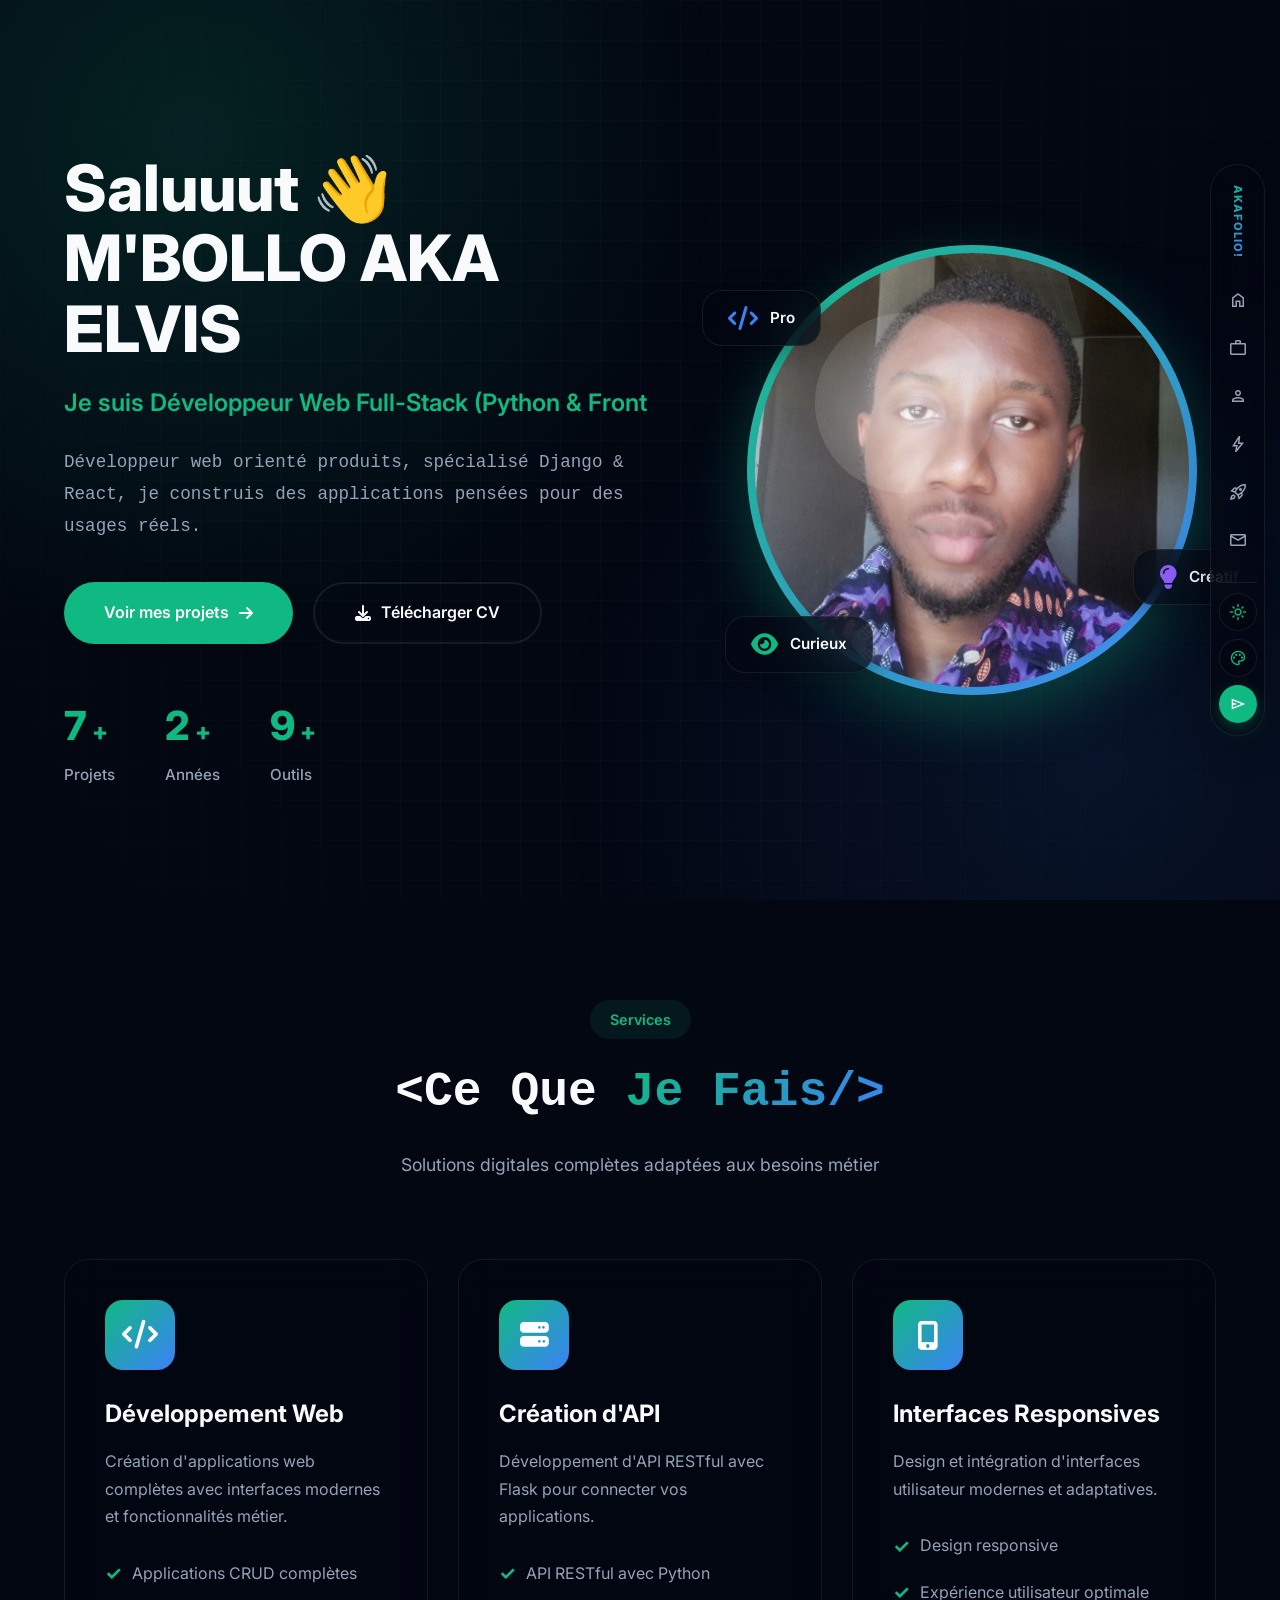
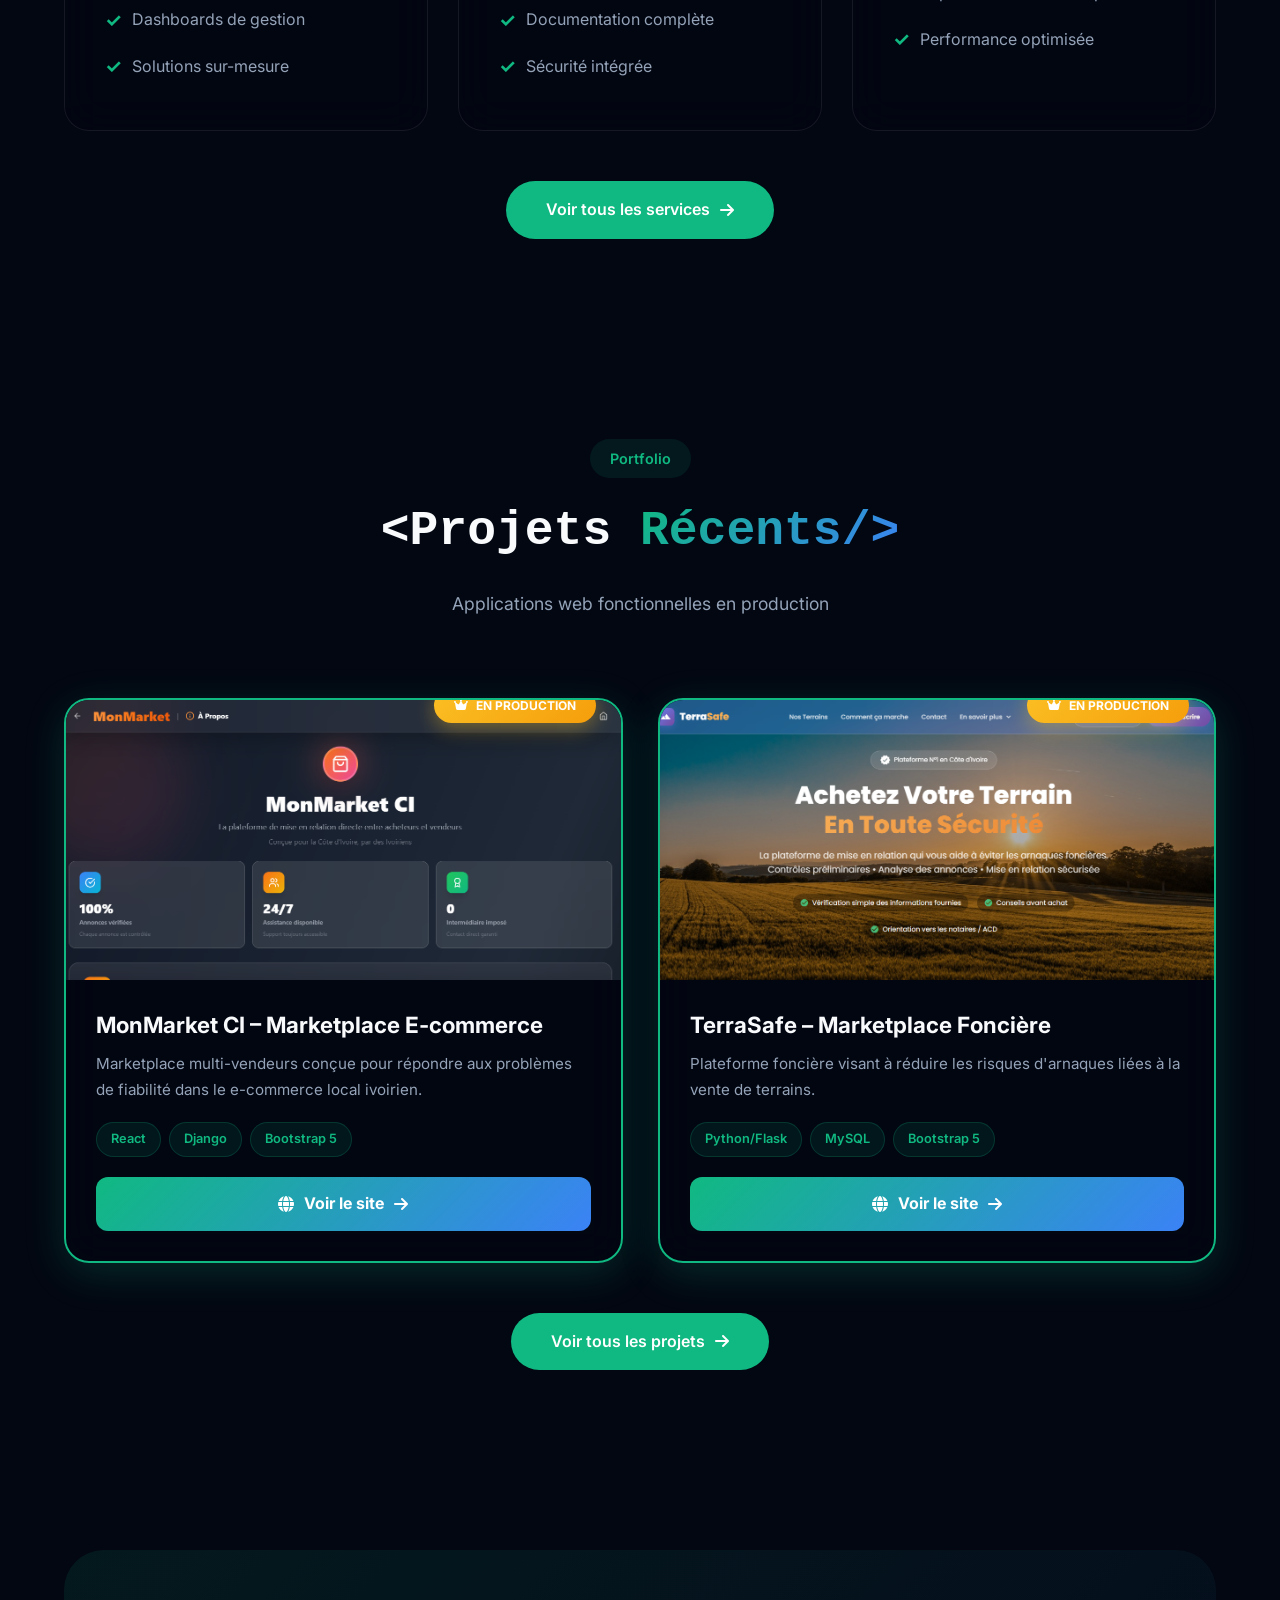
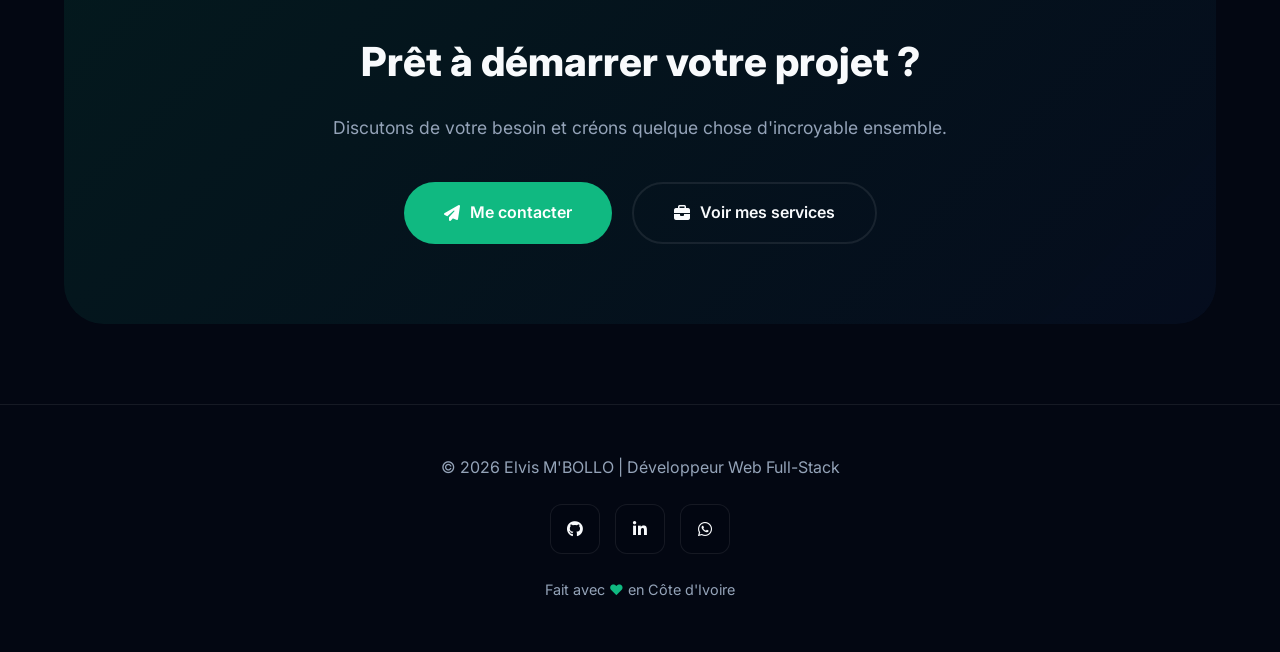
==== index.html @ 1b932620 "Add files via upload" ====
<!DOCTYPE html>
<html lang="fr">
<head>
    <meta charset="UTF-8">
    <meta name="viewport" content="width=device-width, initial-scale=1.0">
    <title>Elvis M'BOLLO | Développeur Web Python & JavaScript • Côte d'Ivoire</title>
    
    <!-- SEO -->
    <meta name="description" content="Développeur web basé en Côte d'Ivoire, spécialisé en Python (Flask/Django), JavaScript et MySQL. Portfolio de Elvis M'BOLLO.">
    <meta name="keywords" content="développeur web Côte d'Ivoire, Python, Django, React, développeur Abidjan">
    <meta name="author" content="Elvis M'BOLLO AKA">
    
    <!-- Open Graph -->
    <meta property="og:title" content="Elvis M'BOLLO • Développeur Web Full-Stack">
    <meta property="og:description" content="Portfolio de Elvis M'BOLLO, développeur web basé à Abidjan.">
    <meta property="og:image" content="assets/images/IMG_20250124_124101KK.jpg">
    <meta property="og:url" content="https://wthomasss06-stack.github.io/mon-premier-projet/">
    
    <!-- Favicon -->
    <link rel="icon" type="image/png" href="assets/images/favicon.png">
    
    <!-- Fonts & Icons -->
    <link rel="stylesheet" href="https://cdnjs.cloudflare.com/ajax/libs/font-awesome/6.4.0/css/all.min.css">
    <link rel="stylesheet" href="https://fonts.googleapis.com/css2?family=Inter:wght@300;400;500;600;700;800&display=swap">
    <link rel="stylesheet" href="https://fonts.googleapis.com/css2?family=Material+Symbols+Outlined:opsz,wght,FILL,GRAD@20..48,100..700,0..1,-50..200">
    
    <!-- CSS -->
    <link rel="stylesheet" href="assets/css/style.css">
</head>
<body>
    <!-- Loader -->
    <div class="page-loader">
        <div class="loader-content">
            <div class="loader-logo">
                <span class="loader-text">&lt;BIENVENU(E)!/&gt;</span>
            </div>
            <div class="loader-bar">
                <div class="loader-progress"></div>
            </div>
            <p class="loader-message">Chargement du portfolio...</p>
        </div>
    </div>

    <!-- Scroll to Top Button -->
    <button class="scroll-top-btn" id="rocketBtn" title="Décollage vers le haut !">
        <i class="fas fa-rocket"></i>
    </button>

    <!-- Navbar Verticale -->
    <nav class="navbar-vertical">
        <div class="logo">AKAFOLIO!</div>
        
        <ul class="nav-links-vertical" id="navLinks">
            <li>
                <a href="index.html" class="active" title="Accueil">
                    <span class="material-symbols-outlined">home</span>
                </a>
            </li>
            <li>
                <a href="services.html" title="Services">
                    <span class="material-symbols-outlined">work</span>
                </a>
            </li>
            <li>
                <a href="about.html" title="À Propos">
                    <span class="material-symbols-outlined">person</span>
                </a>
            </li>
            <li>
                <a href="skills.html" title="Compétences">
                    <span class="material-symbols-outlined">bolt</span>
                </a>
            </li>
            <li>
                <a href="projects.html" title="Projets">
                    <span class="material-symbols-outlined">rocket_launch</span>
                </a>
            </li>
            <li>
                <a href="contact.html" title="Contact">
                    <span class="material-symbols-outlined">mail</span>
                </a>
            </li>
        </ul>

        <div class="nav-actions-vertical">
            <!-- Theme Toggle -->
            <button id="theme-mode-toggle" class="theme-btn-vertical" title="Changer le mode d'affichage">
                <span class="material-symbols-outlined">light_mode</span>
            </button>

            <!-- Color Picker -->
            <button id="color-theme-toggle" class="theme-btn-vertical" title="Changer la couleur d'accent">
                <span class="material-symbols-outlined">palette</span>
            </button>
            
            <a href="contact.html" class="btn-cta-vertical">
                <span class="material-symbols-outlined">send</span>
            </a>
        </div>
    </nav>

    <!-- Hero Section -->
    <section id="home" class="hero">
        <div class="hero-container">
            <div class="hero-content">
                <h1>Saluuut <span class="wave">👋</span><br>M'BOLLO AKA ELVIS</h1>
                <p class="hero-subtitle">Je suis <span id="typing-text"></span></p>
                <p class="hero-description">
                    Développeur web orienté produits, spécialisé Django & React, je construis des applications pensées pour des usages réels.
                </p>
                <div class="hero-buttons">
                    <a href="projects.html" class="btn-primary">
                        Voir mes projets
                        <i class="fas fa-arrow-right"></i>
                    </a>
                    <a href="assets/CV_MBOLLO_AKA_ELVIS.pdf" class="btn-secondary" download>
                        <i class="fas fa-download"></i>
                        Télécharger CV
                    </a>
                </div>
                <div class="hero-stats">
                    <div class="stat-item">
                        <div class="stat-number" data-target="7">0<span>+</span></div>
                        <div class="stat-label">Projets</div>
                    </div>
                    <div class="stat-item">
                        <div class="stat-number" data-target="2">0<span>+</span></div>
                        <div class="stat-label">Années</div>
                    </div>
                    <div class="stat-item">
                        <div class="stat-number" data-target="9">0<span>+</span></div>
                        <div class="stat-label">Outils</div>
                    </div>
                </div>
            </div>
            <div class="hero-image">
                <div class="hero-image-wrapper">
                    <div class="animated-bubble">
                        <img src="assets/images/IMG_20250124_124101KK.jpg" alt="Elvis M'Bollo">
                        <div class="bubble-shine"></div>
                    </div>
                    <div class="floating-badge badge-professional">
                        <i class="fas fa-code"></i>
                        <span>Pro</span>
                    </div>
                    <div class="floating-badge badge-creative">
                        <i class="fas fa-lightbulb"></i>
                        <span>Créatif</span>
                    </div>
                    <div class="floating-badge badge-experience">
                        <i class="fas fa-eye"></i>
                        <span>Curieux</span>
                    </div>
                </div>
            </div>
        </div>
    </section>

    <!-- Services Aperçu -->
    <section id="services-preview">
        <div class="section-header">
            <span class="section-tag">Services</span>
            <h2 class="section-title">&lt;Ce Que <span class="highlight">Je Fais/&gt;</span></h2>
            <p class="section-description">Solutions digitales complètes adaptées aux besoins métier</p>
        </div>
        <div class="services-grid">
            <div class="service-card">
                <div class="service-icon">
                    <i class="fas fa-code"></i>
                </div>
                <h3 class="service-title">Développement Web</h3>
                <p class="service-description">
                    Création d'applications web complètes avec interfaces modernes et fonctionnalités métier.
                </p>
                <ul class="service-features">
                    <li>Applications CRUD complètes</li>
                    <li>Dashboards de gestion</li>
                    <li>Solutions sur-mesure</li>
                </ul>
            </div>

            <div class="service-card">
                <div class="service-icon">
                    <i class="fas fa-server"></i>
                </div>
                <h3 class="service-title">Création d'API</h3>
                <p class="service-description">
                    Développement d'API RESTful avec Flask pour connecter vos applications.
                </p>
                <ul class="service-features">
                    <li>API RESTful avec Python</li>
                    <li>Documentation complète</li>
                    <li>Sécurité intégrée</li>
                </ul>
            </div>

            <div class="service-card">
                <div class="service-icon">
                    <i class="fas fa-mobile-alt"></i>
                </div>
                <h3 class="service-title">Interfaces Responsives</h3>
                <p class="service-description">
                    Design et intégration d'interfaces utilisateur modernes et adaptatives.
                </p>
                <ul class="service-features">
                    <li>Design responsive</li>
                    <li>Expérience utilisateur optimale</li>
                    <li>Performance optimisée</li>
                </ul>
            </div>
        </div>
        <div style="text-align: center; margin-top: 50px;">
            <a href="services.html" class="btn-primary">
                Voir tous les services
                <i class="fas fa-arrow-right"></i>
            </a>
        </div>
    </section>

    <!-- Projets Mis en Avant -->
    <section id="projects-preview">
        <div class="section-header">
            <span class="section-tag">Portfolio</span>
            <h2 class="section-title">&lt;Projets <span class="highlight">Récents/&gt;</span></h2>
            <p class="section-description">Applications web fonctionnelles en production</p>
        </div>
        <div class="projects-grid-preview">
            <!-- Projet 1 : MonMarket CI -->
            <div class="project-card project-card-premium">
                <div class="premium-badge">
                    <i class="fas fa-crown"></i>
                    <span>En production</span>
                </div>
                <div class="project-image-screenshot">
                    <img src="assets/images/projects/monmarket-preview.jpg" alt="MonMarket CI">
                    <div class="project-overlay">
                        <div class="live-badge">
                            <i class="fas fa-circle"></i> EN LIGNE
                        </div>
                    </div>
                </div>
                <div class="project-content">
                    <h3 class="project-title">MonMarket CI – Marketplace E-commerce</h3>
                    <p class="project-description">
                        Marketplace multi-vendeurs conçue pour répondre aux problèmes de fiabilité dans le e-commerce local ivoirien.
                    </p>
                    <div class="project-tech">
                        <span class="tech-tag tech-tag-premium">React</span>
                        <span class="tech-tag tech-tag-premium">Django</span>
                        <span class="tech-tag tech-tag-premium">Bootstrap 5</span>
                    </div>
                    <div class="project-links-premium">
                        <a href="https://ecommerce-aka.netlify.app/" target="_blank" class="project-link-primary">
                            <i class="fas fa-globe"></i>
                            Voir le site
                            <i class="fas fa-arrow-right"></i>
                        </a>
                    </div>
                </div>
            </div>

            <!-- Projet 2 : TerraSafe -->
            <div class="project-card project-card-premium">
                <div class="premium-badge">
                    <i class="fas fa-crown"></i>
                    <span>En production</span>
                </div>
                <div class="project-image-screenshot">
                    <img src="assets/images/projects/terrasafe-preview.jpg" alt="TerraSafe">
                    <div class="project-overlay">
                        <div class="live-badge">
                            <i class="fas fa-circle"></i> EN LIGNE
                        </div>
                    </div>
                </div>
                <div class="project-content">
                    <h3 class="project-title">TerraSafe – Marketplace Foncière</h3>
                    <p class="project-description">
                        Plateforme foncière visant à réduire les risques d'arnaques liées à la vente de terrains.
                    </p>
                    <div class="project-tech">
                        <span class="tech-tag tech-tag-premium">Python/Flask</span>
                        <span class="tech-tag tech-tag-premium">MySQL</span>
                        <span class="tech-tag tech-tag-premium">Bootstrap 5</span>
                    </div>
                    <div class="project-links-premium">
                        <a href="https://wthomassss06.pythonanywhere.com" target="_blank" class="project-link-primary">
                            <i class="fas fa-globe"></i>
                            Voir le site
                            <i class="fas fa-arrow-right"></i>
                        </a>
                    </div>
                </div>
            </div>
        </div>
        <div style="text-align: center; margin-top: 50px;">
            <a href="projects.html" class="btn-primary">
                Voir tous les projets
                <i class="fas fa-arrow-right"></i>
            </a>
        </div>
    </section>

    <!-- Call to Action -->
    <section id="cta-section">
        <div class="cta-container">
            <h2>Prêt à démarrer votre projet ?</h2>
            <p>Discutons de votre besoin et créons quelque chose d'incroyable ensemble.</p>
            <div class="cta-buttons">
                <a href="contact.html" class="btn-primary">
                    <i class="fas fa-paper-plane"></i>
                    Me contacter
                </a>
                <a href="services.html" class="btn-secondary">
                    <i class="fas fa-briefcase"></i>
                    Voir mes services
                </a>
            </div>
        </div>
    </section>

    <!-- Footer -->
    <footer>
        <p style="font-size: 1rem; margin-bottom: 1.5rem;">
            © 2026 Elvis M'BOLLO | Développeur Web Full-Stack
        </p>
        
        <div class="social-links" style="display: flex; gap: 15px; justify-content: center; margin-bottom: 1.5rem;">
            <a href="https://github.com/wthomasss06-stack" target="_blank" class="social-link" title="GitHub">
                <i class="fab fa-github"></i>
            </a>
            <a href="https://www.linkedin.com/in/aka-m-bollo-60a1b1340" target="_blank" class="social-link" title="LinkedIn">
                <i class="fab fa-linkedin-in"></i>
            </a>
            <a href="https://wa.me/2250142507750" target="_blank" class="social-link" title="WhatsApp">
                <i class="fab fa-whatsapp"></i>
            </a>
        </div>
        
        <p style="color: var(--text-muted); font-size: 0.9rem;">
            Fait avec <span style="color: var(--primary);">❤</span> en Côte d'Ivoire
        </p>
    </footer>

    <!-- JavaScript -->
    <script src="assets/js/script.js"></script>
</body>
</html>
---- assets/css/style.css ----
/* ============================================================
   PORTFOLIO ELVIS M'BOLLO - CSS UNIQUE
   ============================================================ */

/* ============================================================
   1. RESET & VARIABLES
   ============================================================ */
* {
    margin: 0;
    padding: 0;
    box-sizing: border-box;
}

:root {
    /* Couleurs principales */
    --primary: #10b981;
    --primary-dark: #059669;
    
    /* Fond sombre */
    --dark-bg: #030712;
    --darker-bg: #020617;
    
    /* Texte */
    --text-light: #f8fafc;
    --text-muted: #94a3b8;
    
    /* Effets glass */
    --glass-bg: rgba(3, 7, 18, 0.7);
    --glass-border: rgba(255, 255, 255, 0.08);
}

body {
    font-family: 'Inter', system-ui, -apple-system, sans-serif;
    background-color: var(--dark-bg);
    color: var(--text-light);
    overflow-x: hidden;
    line-height: 1.6;
    position: relative;
    min-height: 100vh;
}

/* Grille de fond */
body::before {
    content: '';
    position: fixed;
    top: 0;
    left: 0;
    width: 100%;
    height: 100%;
    background-image: 
        linear-gradient(to right, rgba(255, 255, 255, 0.02) 1px, transparent 1px),
        linear-gradient(to bottom, rgba(255, 255, 255, 0.02) 1px, transparent 1px);
    background-size: 40px 40px;
    mask-image: radial-gradient(circle at center, black 50%, transparent 100%);
    z-index: -2;
    pointer-events: none;
}

/* Effets de lueur */
body::after {
    content: '';
    position: fixed;
    top: 0;
    left: 0;
    width: 100%;
    height: 100%;
    background: 
        radial-gradient(circle at 15% 15%, rgba(16, 185, 129, 0.15) 0%, transparent 40%),
        radial-gradient(circle at 85% 85%, rgba(59, 130, 246, 0.10) 0%, transparent 40%);
    z-index: -1;
    pointer-events: none;
}

/* Scrollbar */
::-webkit-scrollbar {
    width: 10px;
}
::-webkit-scrollbar-track {
    background: var(--dark-bg);
}
::-webkit-scrollbar-thumb {
    background: #334155;
    border-radius: 5px;
    border: 2px solid var(--dark-bg);
}
::-webkit-scrollbar-thumb:hover {
    background: var(--primary);
}

/* ============================================================
   2. LOADER
   ============================================================ */
.page-loader {
    position: fixed;
    inset: 0;
    background: var(--dark-bg);
    display: flex;
    align-items: center;
    justify-content: center;
    z-index: 10000;
    transition: opacity 0.5s ease, visibility 0.5s ease;
}

.page-loader.hidden {
    opacity: 0;
    visibility: hidden;
}

.loader-content {
    text-align: center;
}

.loader-text {
    font-family: 'Courier New', monospace;
    font-size: 4rem;
    font-weight: 800;
    background: linear-gradient(135deg, var(--primary), #3b82f6);
    -webkit-background-clip: text;
    -webkit-text-fill-color: transparent;
    animation: pulse 1.5s ease-in-out infinite;
}

@keyframes pulse {
    0%, 100% { transform: scale(1); }
    50% { transform: scale(1.05); }
}

.loader-bar {
    width: 300px;
    height: 4px;
    background: rgba(255, 255, 255, 0.1);
    border-radius: 10px;
    overflow: hidden;
    margin: 30px auto 20px;
}

.loader-progress {
    height: 100%;
    background: linear-gradient(90deg, var(--primary), #3b82f6);
    border-radius: 10px;
    animation: loadProgress 2s ease-out forwards;
}

@keyframes loadProgress {
    from { width: 0%; }
    to { width: 100%; }
}

.loader-message {
    font-family: 'Courier New', monospace;
    color: var(--text-muted);
    font-size: 0.95rem;
    animation: fadeInOut 1.5s ease-in-out infinite;
}

@keyframes fadeInOut {
    0%, 100% { opacity: 0.5; }
    50% { opacity: 1; }
}

/* ============================================================
   3. NAVBAR VERTICALE
   ============================================================ */
.navbar-vertical {
    position: fixed;
    right: 15px;
    top: 50%;
    transform: translateY(-50%);
    width: 55px;
    background: var(--glass-bg);
    backdrop-filter: blur(20px);
    border: 1px solid var(--glass-border);
    border-radius: 28px;
    padding: 12px 0;
    display: flex;
    flex-direction: column;
    align-items: center;
    gap: 15px;
    z-index: 1000;
    box-shadow: 0 10px 40px rgba(0, 0, 0, 0.3);
}

.navbar-vertical .logo {
    font-size: 0.7rem;
    font-weight: 800;
    background: linear-gradient(135deg, var(--primary), #3b82f6);
    -webkit-background-clip: text;
    -webkit-text-fill-color: transparent;
    writing-mode: vertical-rl;
    text-orientation: mixed;
    letter-spacing: 1px;
    padding: 8px 0;
}

.nav-links-vertical {
    display: flex;
    flex-direction: column;
    gap: 10px;
    list-style: none;
    padding: 0;
    margin: 0;
}

.nav-links-vertical a {
    width: 38px;
    height: 38px;
    display: flex;
    align-items: center;
    justify-content: center;
    text-decoration: none;
    border-radius: 10px;
    transition: all 0.3s cubic-bezier(0.68, -0.55, 0.265, 1.55);
    position: relative;
}

.nav-links-vertical a .material-symbols-outlined {
    font-size: 20px;
    color: var(--text-muted);
    transition: all 0.3s ease;
}

.nav-links-vertical a.active,
.nav-links-vertical a:hover {
    background: var(--primary);
    transform: scale(1.15);
}

.nav-links-vertical a.active .material-symbols-outlined,
.nav-links-vertical a:hover .material-symbols-outlined {
    color: white;
}

.nav-actions-vertical {
    display: flex;
    flex-direction: column;
    gap: 8px;
    align-items: center;
    margin-top: 8px;
    padding-top: 10px;
    border-top: 1px solid var(--glass-border);
}

.theme-btn-vertical {
    width: 38px;
    height: 38px;
    background: var(--glass-bg);
    border: 1px solid var(--glass-border);
    border-radius: 50%;
    cursor: pointer;
    display: flex;
    align-items: center;
    justify-content: center;
    transition: all 0.3s ease;
}

.theme-btn-vertical:hover {
    transform: scale(1.1);
    border-color: var(--primary);
}

.theme-btn-vertical .material-symbols-outlined {
    font-size: 18px;
    color: var(--primary);
}

.btn-cta-vertical {
    width: 38px;
    height: 38px;
    background: var(--primary);
    color: white;
    border-radius: 50%;
    display: flex;
    align-items: center;
    justify-content: center;
    text-decoration: none;
    transition: all 0.3s ease;
    box-shadow: 0 5px 15px rgba(16, 185, 129, 0.3);
}

.btn-cta-vertical:hover {
    transform: scale(1.1);
    box-shadow: 0 8px 25px rgba(16, 185, 129, 0.5);
}

.btn-cta-vertical .material-symbols-outlined {
    font-size: 18px;
    color: white;
}

/* ============================================================
   FUSÉE OPTIMISÉE - Apparaît uniquement au footer + Feu de décollage
   ============================================================ */

.scroll-top-btn {
    position: fixed;
    bottom: 30px;
    left: 50%;
    transform: translateX(-50%);
    width: 60px;
    height: 60px;
    background: #10b981 !important;
    color: white !important;
    border: none;
    border-radius: 50% 50% 15% 15%;
    cursor: pointer;
    display: flex;
    align-items: center;
    justify-content: center;
    font-size: 1.8rem;
    z-index: 9999;
    box-shadow: 0 0 20px rgba(16, 185, 129, 0.6);
    transition: all 0.3s ease;
    
    /* Masquée par défaut */
    opacity: 0;
    visibility: hidden;
    pointer-events: none;
}

/* Visible uniquement quand classe 'visible' est ajoutée par JS */
.scroll-top-btn.visible {
    opacity: 1;
    visibility: visible;
    pointer-events: auto;
}

/* Hover effect avec vibration */
.scroll-top-btn:hover {
    /* Animation de vibration continue au survol */
    animation: rocketShake 0.1s infinite;
    box-shadow: 0 0 30px rgba(16, 185, 129, 0.8);
    background: #059669 !important;
}

/* Animation de vibration */
@keyframes rocketShake {
    0% { 
        transform: translateX(-51%) translateY(-2px) rotate(-1deg); 
    }
    50% { 
        transform: translateX(-49%) translateY(0px) rotate(1deg); 
    }
    100% { 
        transform: translateX(-50%) translateY(-1px) rotate(0deg); 
    }
}

/* ============================================================
   FEU DE DÉCOLLAGE - 3 flammes animées
   ============================================================ */

.scroll-top-btn::before,
.scroll-top-btn::after,
.rocket-flame {
    content: '';
    position: absolute;
    bottom: -15px;
    left: 50%;
    width: 20px;
    height: 25px;
    background: linear-gradient(to bottom, 
        #ff6b00 0%,
        #ff4500 40%,
        #ffaa00 70%,
        transparent 100%
    );
    border-radius: 50% 50% 40% 40%;
    opacity: 0;
    transform: translateX(-50%) scale(0);
    transition: all 0.3s ease;
}

/* Flamme centrale */
.scroll-top-btn::before {
    z-index: 3;
}

/* Flamme gauche */
.scroll-top-btn::after {
    left: 35%;
    width: 15px;
    height: 20px;
    z-index: 2;
}

/* Flamme droite (créée en JS) */
.rocket-flame {
    left: 65%;
    width: 15px;
    height: 20px;
    z-index: 2;
}

/* ============================================================
   ANIMATION DE DÉCOLLAGE
   ============================================================ */

.scroll-top-btn.launching {
    animation: launchRocket 0.8s forwards ease-in;
}

@keyframes launchRocket {
    0% { 
        transform: translateX(-50%) translateY(0);
    }
    15% { 
        transform: translateX(-50%) translateY(15px); /* Recul */
    }
    100% { 
        transform: translateX(-50%) translateY(-120vh); /* Disparaît en haut */
    }
}

/* Activation des flammes pendant le décollage */
.scroll-top-btn.launching::before,
.scroll-top-btn.launching::after,
.scroll-top-btn.launching .rocket-flame {
    opacity: 1;
    transform: translateX(-50%) scale(1);
    animation: flameFlicker 0.15s infinite alternate;
}

/* Animation de scintillement des flammes */
@keyframes flameFlicker {
    0% { 
        transform: translateX(-50%) scale(1) scaleY(1);
        filter: brightness(1);
    }
    100% { 
        transform: translateX(-50%) scale(1.1) scaleY(1.15);
        filter: brightness(1.3);
    }
}

/* Particules de feu (optionnel - créées en JS) */
.fire-particle {
    position: absolute;
    bottom: -10px;
    left: 50%;
    width: 6px;
    height: 6px;
    background: radial-gradient(circle, #ff6b00, #ff4500);
    border-radius: 50%;
    pointer-events: none;
    animation: fireParticle 0.6s ease-out forwards;
    z-index: 1;
}

@keyframes fireParticle {
    0% {
        transform: translate(-50%, 0) scale(1);
        opacity: 1;
    }
    100% {
        transform: translate(calc(-50% + var(--x-offset)), 40px) scale(0);
        opacity: 0;
    }
}

/* ============================================================
   RESPONSIVE
   ============================================================ */

@media (max-width: 768px) {
    .scroll-top-btn {
        width: 50px;
        height: 50px;
        font-size: 1.4rem;
        bottom: 20px;
    }
    
    .scroll-top-btn::before,
    .scroll-top-btn::after,
    .rocket-flame {
        width: 16px;
        height: 20px;
        bottom: -12px;
    }
    
    .scroll-top-btn::after {
        width: 12px;
        height: 16px;
    }
    
    .rocket-flame {
        width: 12px;
        height: 16px;
    }
    
    /* Vibration réduite sur mobile */
    @keyframes rocketShake {
        0% { 
            transform: translateX(-50.5%) translateY(-1px) rotate(-0.5deg); 
        }
        50% { 
            transform: translateX(-49.5%) translateY(0px) rotate(0.5deg); 
        }
        100% { 
            transform: translateX(-50%) translateY(-0.5px) rotate(0deg); 
        }
    }
}

/* ============================================================
   CORRECTIONS RESPONSIVE CONTACT & SKILLS - MOBILE
   ============================================================ */

/* ============================================================
   1. SECTION CONTACT - RESPONSIVE MOBILE
   ============================================================ */

@media (max-width: 768px) {
    /* Grid contact en 1 colonne sur mobile */
    #contact > div[style*="grid-template-columns"] {
        display: flex !important;
        flex-direction: column !important;
        gap: 30px !important;
    }
    
    /* Formulaire pleine largeur */
    #contactForm {
        padding: 25px 20px;
    }
    
    /* Inputs plus petits */
    #contactForm input,
    #contactForm select,
    #contactForm textarea {
        padding: 12px;
        font-size: 0.95rem;
    }
    
    /* Bouton submit adapté */
    #contactForm .btn-primary {
        padding: 14px 20px;
        font-size: 1rem;
    }
    
    /* Coordonnées réduites */
    #contact .contact-info > div {
        padding: 15px;
        gap: 12px;
    }
    
    #contact .contact-info img,
    #contact .contact-info i {
        font-size: 1.1rem;
    }
    
    #contact .contact-info h4 {
        font-size: 0.85rem;
    }
    
    #contact .contact-info a,
    #contact .contact-info p {
        font-size: 0.85rem;
    }
    
    /* QR Code plus petit */
    #cv .qr-code {
        width: 150px !important;
        height: 150px !important;
        margin-bottom: 15px;
    }
    
    #cv h3 {
        font-size: 1.2rem !important;
    }
    
    #cv p {
        font-size: 0.85rem !important;
    }
    
    #cv .btn-download {
        padding: 12px 24px !important;
        font-size: 0.9rem !important;
    }
}

@media (max-width: 480px) {
    #contactForm {
        padding: 20px 15px;
    }
    
    #contactForm input,
    #contactForm select,
    #contactForm textarea {
        padding: 11px;
        font-size: 0.9rem;
    }
    
    #contactForm label {
        font-size: 0.9rem;
    }
    
    #contact .contact-info > div {
        padding: 12px;
    }
    
    #contact .contact-info > div > div:first-child {
        width: 45px !important;
        height: 45px !important;
    }
    
    #cv .qr-code {
        width: 130px !important;
        height: 130px !important;
    }
}

/* ============================================================
   2. SKILLS - DÉFILEMENT RESPONSIVE
   ============================================================ */

@media (max-width: 768px) {
    /* Items skills plus petits */
    .skill-logo-item {
        min-width: 90px !important;
        height: 90px !important;
        padding: 12px !important;
    }
    
    .skill-logo-item img,
    .skill-logo-item > div {
        width: 40px !important;
        height: 40px !important;
    }
    
    .skill-logo-item span {
        font-size: 0.7rem !important;
    }
    
    /* Espacement réduit */
    .skill-logos {
        gap: 12px !important;
    }
    
    /* Vitesse de défilement augmentée sur mobile */
    .skill-category:nth-child(1) .skill-logos {
        animation: scroll-left 40s linear infinite;
    }
    
    .skill-category:nth-child(2) .skill-logos {
        animation: scroll-right 40s linear infinite;
    }
    
    .skill-category:nth-child(3) .skill-logos {
        animation: scroll-left 40s linear infinite;
    }
    
    .skill-category:nth-child(4) .skill-logos {
        animation: scroll-right 40s linear infinite;
    }
}

@media (max-width: 480px) {
    /* Encore plus petit sur petits écrans */
    .skill-logo-item {
        min-width: 75px !important;
        height: 75px !important;
        padding: 10px !important;
    }
    
    .skill-logo-item img,
    .skill-logo-item > div {
        width: 35px !important;
        height: 35px !important;
    }
    
    .skill-logo-item span {
        font-size: 0.65rem !important;
    }
    
    .skill-logos {
        gap: 10px !important;
    }
}

/* ============================================================
   3. NAVBAR VERTICALE - ESPACEMENT MOBILE
   ============================================================ */

@media (max-width: 768px) {
    /* Navbar plus compacte */
    .navbar-vertical {
        right: 10px;
        width: 50px;
        padding: 10px 0;
        gap: 10px;
    }
    
    .navbar-vertical .logo {
        font-size: 0.65rem;
        padding: 6px 0;
    }
    
    .nav-links-vertical {
        gap: 8px;
    }
    
    .nav-links-vertical a {
        width: 35px;
        height: 35px;
    }
    
    .nav-links-vertical a .material-symbols-outlined {
        font-size: 18px;
    }
    
    .nav-actions-vertical {
        gap: 6px;
        padding-top: 8px;
        margin-top: 6px;
    }
    
    .theme-btn-vertical,
    .btn-cta-vertical {
        width: 35px;
        height: 35px;
    }
    
    .theme-btn-vertical .material-symbols-outlined,
    .btn-cta-vertical .material-symbols-outlined {
        font-size: 16px;
    }
}

@media (max-width: 480px) {
    .navbar-vertical {
        right: 8px;
        width: 48px;
        padding: 8px 0;
        gap: 8px;
    }
    
    .nav-links-vertical a {
        width: 32px;
        height: 32px;
    }
    
    .nav-links-vertical a .material-symbols-outlined {
        font-size: 16px;
    }
    
    .theme-btn-vertical,
    .btn-cta-vertical {
        width: 32px;
        height: 32px;
    }
}

/* ============================================================
   4. SECTION CONTACT - PADDING GÉNÉRAL
   ============================================================ */

@media (max-width: 768px) {
    #contact {
        padding: 60px 5% !important;
    }
    
    .section-header {
        margin-bottom: 40px;
    }
}

@media (max-width: 480px) {
    #contact {
        padding: 50px 5% !important;
    }
}

/* ============================================================
   5. HERO STATS - ESPACEMENT MOBILE
   ============================================================ */

@media (max-width: 480px) {
    .hero-stats {
        flex-wrap: wrap;
        justify-content: center;
        gap: 15px;
        margin-top: 25px;
    }
    
    .stat-item {
        flex: 1 1 calc(33.333% - 10px);
        min-width: 80px;
        text-align: center;
    }
    
    .stat-number {
        font-size: 1.8rem;
    }
    
    .stat-label {
        font-size: 0.75rem;
    }
}

/* ============================================================
   6. CATÉGORIES SKILLS - TITRES VISIBLES SUR MOBILE
   ============================================================ */

@media (max-width: 768px) {
    .skill-category-wrapper {
        margin-bottom: 20px;
    }
    
    .skill-category-title {
        font-size: 1.1rem;
        color: var(--primary);
        margin-bottom: 15px;
        padding-left: 10px;
        display: flex;
        align-items: center;
        gap: 10px;
    }
    
    .skill-category-title i {
        font-size: 1.2rem;
    }
}

/* ============================================================
   5. HERO SECTION
   ============================================================ */
.hero {
    min-height: 100vh;
    display: flex;
    align-items: center;
    padding: 120px 5% 80px;
    position: relative;
}

.hero-container {
    max-width: 1400px;
    margin: 0 auto;
    display: grid;
    grid-template-columns: 1.2fr 1fr;
    gap: 80px;
    align-items: center;
    width: 100%;
}

.hero-content h1 {
    font-size: 4rem;
    font-weight: 800;
    line-height: 1.1;
    margin-bottom: 20px;
    animation: fadeInUp 0.8s ease;
}

.hero-content h1 .wave {
    display: inline-block;
    animation: wave 2s ease-in-out infinite;
}

@keyframes wave {
    0%, 100% { transform: rotate(0deg); }
    25% { transform: rotate(20deg); }
    75% { transform: rotate(-20deg); }
}

@keyframes fadeInUp {
    from {
        opacity: 0;
        transform: translateY(30px);
    }
    to {
        opacity: 1;
        transform: translateY(0);
    }
}

.hero-subtitle {
    font-size: 1.5rem;
    color: var(--primary);
    font-weight: 600;
    margin-bottom: 25px;
    animation: fadeInUp 0.8s ease 0.2s backwards;
}

.hero-description {
    font-family: 'Courier New', monospace;
    font-size: 1.1rem;
    color: var(--text-muted);
    line-height: 1.8;
    margin-bottom: 40px;
    animation: fadeInUp 0.8s ease 0.4s backwards;
}

.hero-buttons {
    display: flex;
    gap: 20px;
    animation: fadeInUp 0.8s ease 0.6s backwards;
}

.btn-primary {
    background: var(--primary);
    color: white;
    padding: 16px 40px;
    border-radius: 50px;
    text-decoration: none;
    font-weight: 600;
    display: inline-flex;
    align-items: center;
    gap: 10px;
    transition: all 0.3s ease;
    border: none;
    cursor: pointer;
}

.btn-primary:hover {
    background: var(--primary-dark);
    transform: translateY(-3px);
    box-shadow: 0 15px 40px rgba(16, 185, 129, 0.4);
}

.btn-secondary {
    background: transparent;
    color: var(--text-light);
    padding: 16px 40px;
    border-radius: 50px;
    text-decoration: none;
    font-weight: 600;
    display: inline-flex;
    align-items: center;
    gap: 10px;
    border: 2px solid var(--glass-border);
    transition: all 0.3s ease;
}

.btn-secondary:hover {
    border-color: var(--primary);
    color: var(--primary);
    transform: translateY(-3px);
}

.hero-stats {
    display: flex;
    gap: 50px;
    margin-top: 50px;
    animation: fadeInUp 0.8s ease 0.8s backwards;
}

.stat-item {
    text-align: left;
}

.stat-number {
    font-size: 2.5rem;
    font-weight: 800;
    color: var(--primary);
    display: flex;
    align-items: baseline;
    gap: 5px;
}

.stat-number span {
    font-size: 1.5rem;
}

.stat-label {
    color: var(--text-muted);
    font-size: 0.95rem;
    font-weight: 500;
    margin-top: 5px;
}

/* Hero Image - Bulle Animée */
.hero-image {
    position: relative;
    animation: fadeInUp 0.8s ease 0.4s backwards;
    display: flex;
    justify-content: center;
    align-items: center;
}

.hero-image-wrapper {
    position: relative;
    width: 100%;
    max-width: 450px;
    margin: 0 auto;
}

.animated-bubble {
    position: relative;
    width: 100%;
    aspect-ratio: 1;
    border-radius: 50%;
    overflow: hidden;
    background: linear-gradient(135deg, var(--primary), #3b82f6);
    padding: 8px;
    animation: bubbleFloat 6s ease-in-out infinite;
    box-shadow: 
        0 20px 60px rgba(16, 185, 129, 0.3),
        inset 0 0 30px rgba(255, 255, 255, 0.1);
}

@keyframes bubbleFloat {
    0%, 100% { 
        transform: translateY(0) scale(1);
    }
    25% { 
        transform: translateY(-15px) scale(1.02);
    }
    50% { 
        transform: translateY(0) scale(0.98);
    }
    75% { 
        transform: translateY(-10px) scale(1.01);
    }
}

.animated-bubble img {
    width: 100%;
    height: 100%;
    object-fit: cover;
    object-position: center;
    border-radius: 50%;
    position: relative;
    z-index: 2;
}

.bubble-shine {
    position: absolute;
    top: 15%;
    left: 15%;
    width: 40%;
    height: 40%;
    background: radial-gradient(circle, rgba(255, 255, 255, 0.4), transparent);
    border-radius: 50%;
    animation: shineMove 4s ease-in-out infinite;
    z-index: 3;
}

@keyframes shineMove {
    0%, 100% { 
        transform: translate(0, 0);
        opacity: 0.6;
    }
    50% { 
        transform: translate(20px, 20px);
        opacity: 0.3;
    }
}

.floating-badge {
    position: absolute;
    background: var(--glass-bg);
    backdrop-filter: blur(20px);
    border: 1px solid var(--glass-border);
    border-radius: 20px;
    padding: 15px 25px;
    display: flex;
    align-items: center;
    gap: 12px;
    animation: float 3s ease-in-out infinite;
    z-index: 10;
    box-shadow: 0 10px 30px rgba(0, 0, 0, 0.3);
}

@keyframes float {
    0%, 100% { transform: translateY(0); }
    50% { transform: translateY(-20px); }
}

.badge-professional {
    top: 10%;
    left: -10%;
    animation-delay: 0s;
}

.badge-creative {
    bottom: 20%;
    right: -15%;
    animation-delay: 1.5s;
}

.badge-experience {
    bottom: 5%;
    left: -5%;
    animation-delay: 3s;
}

.floating-badge i {
    font-size: 1.5rem;
}

.floating-badge span {
    font-weight: 600;
    font-size: 0.95rem;
    white-space: nowrap;
}

.badge-professional i { color: #3b82f6; }
.badge-creative i { color: #8b5cf6; }
.badge-experience i { color: var(--primary); }

/* ============================================================
   6. SECTIONS
   ============================================================ */
section {
    padding: 100px 5%;
    max-width: 1400px;
    margin: 0 auto;
}

.section-header {
    text-align: center;
    margin-bottom: 80px;
}

.section-tag {
    display: inline-block;
    background: rgba(16, 185, 129, 0.1);
    color: var(--primary);
    padding: 8px 20px;
    border-radius: 50px;
    font-size: 0.9rem;
    font-weight: 600;
    margin-bottom: 15px;
}

.section-title {
    font-family: 'Courier New', monospace;
    font-size: 3rem;
    font-weight: 800;
    margin-bottom: 20px;
}

.section-title .highlight {
    font-family: 'Courier New', monospace;
    background: linear-gradient(135deg, var(--primary), #3b82f6);
    -webkit-background-clip: text;
    -webkit-text-fill-color: transparent;
}

.section-description {
    color: var(--text-muted);
    font-size: 1.1rem;
    max-width: 700px;
    margin: 0 auto;
}

/* ============================================================
   7. SERVICES
   ============================================================ */
.services-grid {
    display: grid;
    grid-template-columns: repeat(auto-fit, minmax(350px, 1fr));
    gap: 30px;
}

.service-card {
    background: var(--glass-bg);
    backdrop-filter: blur(20px);
    border: 1px solid var(--glass-border);
    border-radius: 25px;
    padding: 40px;
    transition: all 0.4s ease;
    position: relative;
    overflow: hidden;
}

.service-card::before {
    content: '';
    position: absolute;
    top: 0;
    left: 0;
    width: 100%;
    height: 100%;
    background: linear-gradient(135deg, rgba(16, 185, 129, 0.05), transparent);
    opacity: 0;
    transition: opacity 0.4s ease;
}

.service-card:hover {
    transform: translateY(-10px);
    border-color: var(--primary);
    box-shadow: 0 20px 50px rgba(16, 185, 129, 0.2);
}

.service-card:hover::before {
    opacity: 1;
}

.service-icon {
    width: 70px;
    height: 70px;
    background: linear-gradient(135deg, var(--primary), #3b82f6);
    border-radius: 18px;
    display: flex;
    align-items: center;
    justify-content: center;
    margin-bottom: 25px;
    transition: all 0.4s ease;
}

.service-card:hover .service-icon {
    transform: scale(1.1) rotate(5deg);
}

.service-icon i {
    font-size: 1.8rem;
    color: white;
}

.service-title {
    font-size: 1.5rem;
    font-weight: 700;
    margin-bottom: 15px;
}

.service-description {
    color: var(--text-muted);
    line-height: 1.7;
    margin-bottom: 20px;
}

.service-features {
    list-style: none;
    margin-top: 20px;
}

.service-features li {
    color: var(--text-muted);
    padding: 8px 0;
    display: flex;
    align-items: center;
    gap: 10px;
}

.service-features li::before {
    content: '✓';
    color: var(--primary);
    font-weight: 700;
    font-size: 1.2rem;
}

/* ============================================================
   8. PRICING
   ============================================================ */
.pricing-grid {
    display: grid;
    grid-template-columns: repeat(auto-fit, minmax(320px, 1fr));
    gap: 35px;
    max-width: 1200px;
    margin: 0 auto;
}

.pricing-card {
    background: var(--glass-bg);
    backdrop-filter: blur(20px);
    border: 1px solid var(--glass-border);
    border-radius: 25px;
    padding: 40px 30px;
    position: relative;
    transition: all 0.4s cubic-bezier(0.4, 0, 0.2, 1);
    overflow: hidden;
}

.pricing-card:hover {
    transform: translateY(-10px);
    border-color: var(--primary);
    box-shadow: 0 25px 60px rgba(16, 185, 129, 0.2);
}

.pricing-card-popular {
    border: 2px solid var(--primary);
    transform: scale(1.05);
    box-shadow: 0 20px 50px rgba(16, 185, 129, 0.25);
}

.pricing-card-popular:hover {
    transform: scale(1.05) translateY(-10px);
    box-shadow: 0 30px 70px rgba(16, 185, 129, 0.35);
}

.pricing-badge {
    position: absolute;
    top: -12px;
    left: 50%;
    transform: translateX(-50%);
    padding: 8px 20px;
    border-radius: 50px;
    font-size: 0.8rem;
    font-weight: 700;
    text-transform: uppercase;
    letter-spacing: 0.5px;
    box-shadow: 0 5px 20px rgba(0, 0, 0, 0.3);
    z-index: 10;
    white-space: nowrap;
}

.badge-starter {
    background: linear-gradient(135deg, #3b82f6, #2563eb);
    color: white;
}

.badge-popular {
    background: linear-gradient(135deg, var(--primary), #059669);
    color: white;
    animation: badgeBounce 2s ease-in-out infinite;
}

.badge-premium {
    background: linear-gradient(135deg, #8b5cf6, #7c3aed);
    color: white;
}

@keyframes badgeBounce {
    0%, 100% { transform: translateX(-50%) translateY(0); }
    50% { transform: translateX(-50%) translateY(-5px); }
}

.pricing-icon {
    width: 80px;
    height: 80px;
    background: linear-gradient(135deg, var(--primary), #3b82f6);
    border-radius: 20px;
    display: flex;
    align-items: center;
    justify-content: center;
    margin: 30px auto 25px;
    transition: all 0.4s ease;
}

.pricing-card:hover .pricing-icon {
    transform: scale(1.1) rotate(5deg);
    box-shadow: 0 15px 40px rgba(16, 185, 129, 0.4);
}

.pricing-icon i {
    font-size: 2rem;
    color: white;
}

.pricing-title {
    font-size: 1.6rem;
    font-weight: 700;
    margin-bottom: 15px;
    text-align: center;
    color: var(--text-light);
}

.pricing-description {
    color: var(--text-muted);
    text-align: center;
    line-height: 1.6;
    margin-bottom: 30px;
    font-size: 0.95rem;
}

.pricing-features {
    list-style: none;
    margin-bottom: 30px;
    padding: 0;
}

.pricing-features li {
    display: flex;
    align-items: center;
    gap: 12px;
    padding: 10px 0;
    color: var(--text-muted);
    font-size: 0.9rem;
    line-height: 1.5;
}

.pricing-features li i {
    color: var(--primary);
    font-size: 0.9rem;
    flex-shrink: 0;
}

.pricing-features li .fa-clock {
    color: #f59e0b;
}

.btn-pricing {
    display: flex;
    align-items: center;
    justify-content: center;
    gap: 10px;
    width: 100%;
    padding: 16px 30px;
    background: var(--glass-bg);
    border: 2px solid var(--primary);
    color: var(--primary);
    border-radius: 50px;
    text-decoration: none;
    font-weight: 700;
    font-size: 0.95rem;
    transition: all 0.3s ease;
}

.btn-pricing:hover {
    color: white;
    background: var(--primary);
    transform: translateY(-3px);
    box-shadow: 0 10px 30px rgba(16, 185, 129, 0.3);
}

.btn-pricing-popular {
    background: var(--primary);
    color: white;
    border-color: var(--primary);
    box-shadow: 0 8px 25px rgba(16, 185, 129, 0.3);
}

.btn-pricing-popular:hover {
    background: var(--primary-dark);
    transform: translateY(-3px) scale(1.02);
    box-shadow: 0 15px 40px rgba(16, 185, 129, 0.5);
}

/* ============================================================
   9. ABOUT
   ============================================================ */
.about-grid {
    display: grid;
    grid-template-columns: 1fr 1fr;
    gap: 60px;
    align-items: center;
}

.about-quote-card {
    background: var(--glass-bg);
    backdrop-filter: blur(20px);
    border: 2px solid var(--primary);
    border-radius: 25px;
    padding: 50px 40px;
    text-align: center;
    position: relative;
    box-shadow: 0 20px 60px rgba(16, 185, 129, 0.3);
    max-width: 500px;
    margin: 0 auto;
}

.quote-icon {
    width: 70px;
    height: 70px;
    background: linear-gradient(135deg, var(--primary), #3b82f6);
    border-radius: 50%;
    display: flex;
    align-items: center;
    justify-content: center;
    margin: 0 auto 30px;
    box-shadow: 0 10px 30px rgba(16, 185, 129, 0.4);
}

.quote-icon i {
    font-size: 2rem;
    color: white;
}

.quote-text {
    font-size: 1.3rem;
    font-style: italic;
    color: var(--text-light);
    line-height: 1.8;
    margin-bottom: 25px;
    font-weight: 500;
}

.quote-author {
    font-size: 1rem;
    color: var(--primary);
    font-weight: 700;
    letter-spacing: 0.5px;
}

/* SUITE DU CSS - PARTIE 2/2 */

/* About content suite */
.about-content h3 {
    font-size: 2rem;
    font-weight: 700;
    margin-bottom: 25px;
    line-height: 1.3;
}

.about-content p {
    font-family: 'Courier New', monospace;
    color: var(--text-muted);
    line-height: 1.8;
    margin-bottom: 20px;
}

.about-content p strong {
    font-family: 'Courier New', monospace;
    color: var(--text-light);
}

.skills-tags {
    display: flex;
    flex-wrap: wrap;
    gap: 12px;
    margin-top: 30px;
}

.skill-tag {
    background: rgba(16, 185, 129, 0.1);
    color: var(--primary);
    padding: 10px 20px;
    border-radius: 50px;
    font-size: 0.9rem;
    font-weight: 600;
    border: 1px solid rgba(16, 185, 129, 0.2);
    transition: all 0.3s ease;
}

.skill-tag:hover {
    background: var(--primary);
    color: white;
    transform: translateY(-3px);
}

/* ============================================================
   10. TIMELINE (EXPERIENCE)
   ============================================================ */
.timeline {
    position: relative;
    max-width: 900px;
    margin: 0 auto;
}

.timeline::before {
    content: '';
    position: absolute;
    left: 50%;
    top: 0;
    bottom: 0;
    width: 2px;
    background: linear-gradient(180deg, var(--primary), transparent);
    transform: translateX(-50%);
}

.timeline-item {
    margin-bottom: 80px;
    position: relative;
}

.timeline-content {
    background: var(--glass-bg);
    backdrop-filter: blur(20px);
    border: 1px solid var(--glass-border);
    border-radius: 20px;
    padding: 35px;
    width: 45%;
    position: relative;
    transition: all 0.4s ease;
}

.timeline-content:hover {
    border-color: var(--primary);
    transform: translateX(-10px);
}

.timeline-item:nth-child(even) .timeline-content {
    margin-left: auto;
}

.timeline-item:nth-child(even) .timeline-content:hover {
    transform: translateX(10px);
}

.timeline-dot {
    position: absolute;
    left: 50%;
    top: 30px;
    transform: translateX(-50%);
    width: 20px;
    height: 20px;
    background: var(--primary);
    border: 4px solid var(--dark-bg);
    border-radius: 50%;
    z-index: 10;
    box-shadow: 0 0 20px rgba(16, 185, 129, 0.5);
}

.timeline-date {
    display: flex;
    align-items: center;
    gap: 8px;
    color: var(--primary);
    font-weight: 600;
    font-size: 0.95rem;
    margin-bottom: 15px;
}

.timeline-title {
    font-size: 1.4rem;
    font-weight: 700;
    margin-bottom: 10px;
}

.timeline-company {
    color: var(--text-muted);
    font-size: 1rem;
    display: flex;
    align-items: center;
    gap: 8px;
    margin-bottom: 20px;
}

.timeline-description {
    color: var(--text-muted);
    line-height: 1.7;
}

.timeline-description ul {
    margin-top: 15px;
    padding-left: 0;
    list-style: none;
}

.timeline-description li {
    padding: 8px 0;
    display: flex;
    align-items: flex-start;
    gap: 10px;
}

.timeline-description li::before {
    content: '▸';
    color: var(--primary);
    font-weight: 700;
    margin-top: 2px;
}

/* ============================================================
   11. SKILLS - DÉFILEMENT HORIZONTAL
   ============================================================ */
.skills-quote {
    font-style: italic;
    color: var(--primary);
    font-size: 1.1rem;
    text-align: center;
    max-width: 700px;
    margin: 20px auto 0;
    font-weight: 500;
    position: relative;
    padding: 0 30px;
}

.skill-category-wrapper {
    margin-bottom: 30px;
}

.skill-category-title {
    font-size: 1.3rem;
    color: var(--primary);
    margin-bottom: 20px;
    padding-left: 10px;
    display: flex;
    align-items: center;
    gap: 10px;
}

.skill-category {
    background: transparent;
    border: none;
    padding: 0;
    overflow: hidden;
    position: relative;
}

.skill-logos {
    display: flex;
    gap: 20px;
    animation: scroll-left 30s linear infinite;
    width: fit-content;
}

.skill-category:nth-child(1) .skill-logos {
    animation: scroll-left 30s linear infinite;
}

.skill-category:nth-child(2) .skill-logos {
    animation: scroll-right 30s linear infinite;
}

.skill-category:nth-child(3) .skill-logos {
    animation: scroll-left 30s linear infinite;
}

.skill-category:nth-child(4) .skill-logos {
    animation: scroll-right 30s linear infinite;
}

.skill-category:hover .skill-logos {
    animation-play-state: paused;
}

@keyframes scroll-left {
    0% { transform: translateX(0); }
    100% { transform: translateX(-50%); }
}

@keyframes scroll-right {
    0% { transform: translateX(-50%); }
    100% { transform: translateX(0); }
}

.skill-logo-item {
    min-width: 120px;
    height: 120px;
    display: flex;
    flex-direction: column;
    align-items: center;
    justify-content: center;
    gap: 12px;
    padding: 20px;
    background: var(--glass-bg);
    backdrop-filter: blur(20px);
    border: 1px solid var(--glass-border);
    border-radius: 15px;
    transition: all 0.4s ease;
    cursor: pointer;
    flex-shrink: 0;
}

.skill-logo-item:hover {
    background: rgba(16, 185, 129, 0.15);
    transform: translateY(-10px) scale(1.05);
    border-color: var(--primary);
    box-shadow: 0 15px 40px rgba(16, 185, 129, 0.3);
}

.skill-logo-item img,
.skill-logo-item > div {
    width: 50px;
    height: 50px;
    object-fit: contain;
    transition: transform 0.4s ease;
}

.skill-logo-item:hover img,
.skill-logo-item:hover > div {
    transform: scale(1.2) rotate(5deg);
}

.skill-logo-item span {
    font-size: 0.85rem;
    font-weight: 600;
    color: var(--text-light);
    text-align: center;
    white-space: nowrap;
}

/* ============================================================
   12. PROJECTS
   ============================================================ */
.section-title-wrapper {
    display: flex;
    align-items: center;
    justify-content: center;
    gap: 15px;
    flex-wrap: wrap;
}

.projects-info-btn {
    width: 40px;
    height: 40px;
    background: var(--glass-bg);
    backdrop-filter: blur(20px);
    border: 1px solid var(--glass-border);
    border-radius: 50%;
    color: var(--primary);
    cursor: pointer;
    display: flex;
    align-items: center;
    justify-content: center;
    transition: all 0.3s ease;
    font-size: 1.2rem;
}

.projects-info-btn:hover {
    background: var(--primary);
    color: white;
    transform: scale(1.1) rotate(360deg);
}

.projects-info-box {
    max-width: 800px;
    margin: 30px auto 0;
    background: var(--glass-bg);
    backdrop-filter: blur(20px);
    border: 1px solid var(--glass-border);
    border-radius: 20px;
    padding: 30px;
    transition: all 0.5s ease;
}

.projects-info-box.hidden {
    max-height: 0;
    padding: 0 30px;
    opacity: 0;
    transform: scaleY(0);
    margin: 0 auto;
}

.projects-filters {
    display: flex;
    justify-content: center;
    gap: 15px;
    margin: 40px 0;
    flex-wrap: wrap;
}

.filter-btn {
    display: flex;
    align-items: center;
    gap: 10px;
    padding: 12px 24px;
    background: var(--glass-bg);
    backdrop-filter: blur(20px);
    border: 2px solid var(--glass-border);
    border-radius: 50px;
    color: var(--text-light);
    font-weight: 600;
    font-size: 0.95rem;
    cursor: pointer;
    transition: all 0.3s ease;
}

.filter-btn:hover {
    background: rgba(16, 185, 129, 0.1);
    border-color: var(--primary);
    transform: translateY(-3px);
}

.filter-btn.active {
    background: var(--primary);
    border-color: var(--primary);
    color: white;
    box-shadow: 0 10px 30px rgba(16, 185, 129, 0.4);
}

.filter-count {
    background: rgba(255, 255, 255, 0.2);
    padding: 2px 8px;
    border-radius: 50px;
    font-size: 0.8rem;
    font-weight: 700;
}

.projects-grid,
.projects-grid-preview {
    display: grid;
    grid-template-columns: repeat(auto-fit, minmax(380px, 1fr));
    gap: 35px;
    max-width: 1400px;
    margin: 0 auto;
}

.project-card {
    background: var(--glass-bg);
    backdrop-filter: blur(20px);
    border: 1px solid var(--glass-border);
    border-radius: 25px;
    overflow: hidden;
    position: relative;
    transition: all 0.4s ease;
}

.project-card:hover {
    transform: translateY(-12px);
    box-shadow: 0 25px 60px rgba(16, 185, 129, 0.25);
    border-color: var(--primary);
}

.project-card-premium {
    border: 2px solid var(--primary);
    box-shadow: 0 10px 40px rgba(16, 185, 129, 0.2);
}

.project-card-premium:hover {
    box-shadow: 0 30px 70px rgba(16, 185, 129, 0.35);
}

.premium-badge {
    position: absolute;
    top: -12px;
    right: 25px;
    background: linear-gradient(135deg, #fbbf24, #f59e0b);
    color: white;
    padding: 8px 20px;
    border-radius: 50px;
    font-size: 0.75rem;
    font-weight: 700;
    display: flex;
    align-items: center;
    gap: 8px;
    z-index: 10;
    box-shadow: 0 5px 20px rgba(251, 191, 36, 0.4);
    text-transform: uppercase;
    animation: premiumFloat 3s ease-in-out infinite;
}

@keyframes premiumFloat {
    0%, 100% { transform: translateY(0); }
    50% { transform: translateY(-5px); }
}

.project-image-screenshot {
    position: relative;
    height: 280px;
    overflow: hidden;
    background: linear-gradient(135deg, #1e293b, #334155);
}

.project-image-screenshot img {
    width: 100%;
    height: 100%;
    object-fit: cover;
    transition: transform 0.5s ease;
}

.project-card:hover .project-image-screenshot img {
    transform: scale(1.08);
}

.project-overlay {
    position: absolute;
    inset: 0;
    background: linear-gradient(180deg, transparent, rgba(0, 0, 0, 0.7));
    display: flex;
    align-items: center;
    justify-content: center;
    opacity: 0;
    pointer-events: none;
    transition: opacity 0.3s ease;
}

.project-card:hover .project-overlay {
    opacity: 1;
    pointer-events: auto;
}

.live-badge {
    position: absolute;
    bottom: 20px;
    left: 20px;
    background: rgba(16, 185, 129, 0.95);
    backdrop-filter: blur(10px);
    color: white;
    padding: 8px 16px;
    border-radius: 50px;
    font-size: 0.75rem;
    font-weight: 700;
    display: flex;
    align-items: center;
    gap: 8px;
    box-shadow: 0 5px 20px rgba(16, 185, 129, 0.5);
}

.live-badge i {
    font-size: 0.5rem;
    animation: livePulse 1.5s ease-in-out infinite;
}

@keyframes livePulse {
    0%, 100% { opacity: 1; transform: scale(1); }
    50% { opacity: 0.4; transform: scale(1.3); }
}

.project-content {
    padding: 30px;
}

.project-title {
    font-size: 1.4rem;
    font-weight: 700;
    margin-bottom: 12px;
    color: var(--text-light);
    line-height: 1.3;
}

.project-description {
    color: var(--text-muted);
    line-height: 1.7;
    margin-bottom: 20px;
    font-size: 0.95rem;
}

.project-stats {
    display: flex;
    gap: 20px;
    margin-bottom: 20px;
    padding: 12px 0;
    border-top: 1px solid var(--glass-border);
    border-bottom: 1px solid var(--glass-border);
}

.project-stats .stat {
    display: flex;
    align-items: center;
    gap: 8px;
    color: var(--text-muted);
    font-size: 0.85rem;
}

.project-stats .stat i {
    color: var(--primary);
}

.project-progress {
    margin: 15px 0;
}

.progress-bar-container {
    width: 100%;
    height: 8px;
    background: rgba(255, 255, 255, 0.1);
    border-radius: 10px;
    overflow: hidden;
}

.progress-bar {
    height: 100%;
    background: linear-gradient(90deg, var(--primary), #3b82f6);
    border-radius: 10px;
    font-weight: 700;
    font-size: 0.7rem;
    display: flex;
    align-items: center;
    justify-content: flex-end;
    padding-right: 8px;
    color: white;
}

.project-tech {
    display: flex;
    flex-wrap: wrap;
    gap: 8px;
    margin-bottom: 20px;
}

.tech-tag,
.tech-tag-premium {
    background: rgba(16, 185, 129, 0.1);
    color: var(--primary);
    padding: 6px 14px;
    border-radius: 20px;
    font-size: 0.8rem;
    font-weight: 600;
    border: 1px solid rgba(16, 185, 129, 0.2);
    transition: all 0.3s ease;
}

.tech-tag:hover {
    background: var(--primary);
    color: white;
    transform: translateY(-2px);
}

.project-links-premium {
    display: flex;
    gap: 12px;
    margin-top: 20px;
}

.project-link-primary {
    flex: 1;
    background: linear-gradient(135deg, var(--primary), #3b82f6);
    color: white;
    padding: 14px 20px;
    border-radius: 12px;
    text-decoration: none;
    font-weight: 700;
    display: flex;
    align-items: center;
    justify-content: center;
    gap: 10px;
    transition: all 0.3s ease;
}

.project-link-primary:hover {
    transform: translateY(-3px);
    box-shadow: 0 12px 35px rgba(16, 185, 129, 0.4);
    gap: 14px;
}

.project-link {
            display: inline-flex;
            align-items: center;
            gap: 8px;
            color: var(--primary);
            text-decoration: none;
            font-weight: 600;
            transition: all 0.3s ease;
}

.project-link:hover {
            gap: 12px;
}

.badge {
    padding: 4px 12px;
    border-radius: 20px;
    font-size: 0.75rem;
    font-weight: 600;
    margin-left: 8px;
}

.badge-completed {
    background: rgba(16, 185, 129, 0.2);
    color: var(--primary);
}

.badge-progress {
    background: rgba(249, 115, 22, 0.2);
    color: #f59e0b;
}

.no-projects-message {
    text-align: center;
    padding: 80px 20px;
    display: none;
}

.no-projects-message.hidden {
    display: none;
}

/* ============================================================
   13. CONTACT & FORMULAIRE
   ============================================================ */
#contactForm {
    background: var(--glass-bg);
    padding: 40px;
    border-radius: 25px;
    border: 1px solid var(--glass-border);
    backdrop-filter: blur(20px);
}

#contactForm input,
#contactForm select,
#contactForm textarea {
    width: 100%;
    padding: 14px;
    border-radius: 12px;
    border: 1px solid var(--glass-border);
    background: rgba(255, 255, 255, 0.05);
    color: var(--text-light);
    font-size: 1rem;
    font-family: 'Inter', sans-serif;
    transition: all 0.3s ease;
}

#contactForm input:focus,
#contactForm select:focus,
#contactForm textarea:focus {
    outline: none;
    border-color: var(--primary);
    background: rgba(255, 255, 255, 0.08);
    box-shadow: 0 0 0 3px rgba(16, 185, 129, 0.1);
}

.social-link {
    width: 50px;
    height: 50px;
    background: var(--glass-bg);
    border: 1px solid var(--glass-border);
    border-radius: 12px;
    display: flex;
    align-items: center;
    justify-content: center;
    color: var(--text-light);
    text-decoration: none;
    transition: all 0.3s ease;
}

.social-link:hover {
    background: var(--primary);
    border-color: var(--primary);
    transform: translateY(-5px);
}

.qr-code {
    width: 180px;
    height: 180px;
    background: white;
    border-radius: 15px;
    margin: 0 auto 20px;
    display: flex;
    align-items: center;
    justify-content: center;
    box-shadow: 0 10px 30px rgba(0, 0, 0, 0.3);
}

.qr-code img {
    width: 100%;
    height: 100%;
    object-fit: contain;
}

.btn-download {
    background: var(--primary);
    color: white;
    padding: 14px 32px;
    border-radius: 50px;
    text-decoration: none;
    font-weight: 600;
    display: inline-flex;
    align-items: center;
    gap: 10px;
    transition: all 0.3s ease;
}

.btn-download:hover {
    background: var(--primary-dark);
    transform: translateY(-3px);
    box-shadow: 0 15px 40px rgba(16, 185, 129, 0.4);
}

/* ============================================================
   14. CTA SECTION
   ============================================================ */
#cta-section {
    padding: 80px 5%;
    background: linear-gradient(135deg, rgba(16, 185, 129, 0.1), rgba(59, 130, 246, 0.05));
    border-radius: 40px;
    margin: 80px 5%;
}

.cta-container {
    text-align: center;
    max-width: 800px;
    margin: 0 auto;
}

.cta-container h2 {
    font-size: 2.5rem;
    font-weight: 800;
    margin-bottom: 20px;
}

.cta-container p {
    font-size: 1.1rem;
    color: var(--text-muted);
    margin-bottom: 40px;
}

.cta-buttons {
    display: flex;
    gap: 20px;
    justify-content: center;
    flex-wrap: wrap;
}

/* ============================================================
   15. FOOTER
   ============================================================ */
footer {
    text-align: center;
    padding: 50px 5%;
    border-top: 1px solid var(--glass-border);
}

footer p {
    color: var(--text-muted);
    font-size: 0.95rem;
}

/* ============================================================
   16. RESPONSIVE
   ============================================================ */
@media (max-width: 1024px) {
    .hero-container {
        grid-template-columns: 1fr;
        text-align: center;
    }

    .hero-buttons {
        justify-content: center;
    }

    .hero-image-wrapper {
        max-width: 400px;
        margin: 0 auto;
    }

    .floating-badge {
        display: none;
    }

    .about-grid {
        grid-template-columns: 1fr;
        gap: 50px;
    }

    .timeline::before {
        left: 30px;
    }

    .timeline-content {
        width: calc(100% - 80px);
        margin-left: 60px !important;
    }

    .timeline-dot {
        left: 30px;
    }
}

@media (max-width: 768px) {
    .navbar-vertical {
        right: 10px;
        width: 50px;
        padding: 10px 0;
        gap: 12px;
    }

    .hero-content h1 {
        font-size: 2.2rem;
    }

    .hero-subtitle {
        font-size: 1.1rem;
    }

    .hero-buttons {
        flex-direction: column;
    }

    .hero-stats {
        justify-content: center;
        gap: 20px;
    }

    .section-title {
        font-size: 1.9rem;
    }

    .services-grid {
        grid-template-columns: repeat(2, 1fr);
        gap: 15px;
    }

    .projects-grid,
    .projects-grid-preview {
        grid-template-columns: repeat(2, 1fr);
        gap: 15px;
    }

    .pricing-grid {
        grid-template-columns: 1fr;
        gap: 30px;
    }

    .skill-logo-item {
        min-width: 90px;
        height: 90px;
    }

    #contact > div[style*="grid"] {
        display: flex !important;
        flex-direction: column !important;
        gap: 30px !important;
    }
}

@media (max-width: 480px) {
    .hero-content h1 {
        font-size: 1.8rem;
    }

    .section-title {
        font-size: 1.6rem;
    }

    .services-grid,
    .projects-grid {
        gap: 12px;
    }

    .skill-logo-item {
        min-width: 75px;
        height: 75px;
    }
}




/* ============================================
   MODE GLASS TRANSPARENT - EFFET DE DINGUE
   ============================================ */

/* Mode Glass de base */
body.glass-mode {
    --dark-bg: rgba(10, 22, 40, 0.3);
    --darker-bg: rgba(5, 13, 26, 0.5);
    --glass-bg: rgba(255, 255, 255, 0.05);
    --glass-border: rgba(255, 255, 255, 0.15);
    background: linear-gradient(135deg, 
        rgba(16, 185, 129, 0.2) 0%,
        rgba(59, 130, 246, 0.2) 50%,
        rgba(139, 92, 246, 0.2) 100%);
}

/* Arrière-plan animé pour le mode glass */
body.glass-mode::before {
    content: '';
    position: fixed;
    top: 0;
    left: 0;
    width: 100%;
    height: 100%;
    background: 
        radial-gradient(circle at 20% 50%, rgba(16, 185, 129, 0.3) 0%, transparent 50%),
        radial-gradient(circle at 80% 20%, rgba(99, 102, 241, 0.3) 0%, transparent 50%),
        radial-gradient(circle at 40% 80%, rgba(139, 92, 246, 0.3) 0%, transparent 50%);
    z-index: -1;
    animation: glassFloat 15s ease-in-out infinite;
}

@keyframes glassFloat {
    0%, 100% { 
        transform: scale(1) rotate(0deg);
        filter: blur(40px);
    }
    50% { 
        transform: scale(1.2) rotate(10deg);
        filter: blur(60px);
    }
}

/* Cartes en mode glass */
body.glass-mode .navbar,
body.glass-mode .service-card,
body.glass-mode .project-card,
body.glass-mode .skill-category,
body.glass-mode .contact-item,
body.glass-mode .timeline-content,
body.glass-mode .about-image-item,
body.glass-mode .cv-download,
body.glass-mode .blog-card {
    background: rgba(255, 255, 255, 0.08) !important;
    backdrop-filter: blur(30px) saturate(180%);
    border: 1px solid rgba(255, 255, 255, 0.2);
    box-shadow: 
        0 8px 32px rgba(0, 0, 0, 0.2),
        inset 0 1px 0 rgba(255, 255, 255, 0.15);
}

/* Hover effect en mode glass */
body.glass-mode .service-card:hover,
body.glass-mode .project-card:hover,
body.glass-mode .blog-card:hover {
    background: rgba(255, 255, 255, 0.12) !important;
    transform: translateY(-10px) scale(1.02);
    box-shadow: 
        0 20px 60px rgba(16, 185, 129, 0.3),
        inset 0 1px 0 rgba(255, 255, 255, 0.25);
}

/* Texte en mode glass */
body.glass-mode {
    --text-light: #ffffff;
    --text-muted: rgba(255, 255, 255, 0.7);
}

/* Effets de brillance sur les cartes */
body.glass-mode .service-card::before,
body.glass-mode .project-card::before,
body.glass-mode .blog-card::before {
    content: '';
    position: absolute;
    top: 0;
    left: -100%;
    width: 100%;
    height: 100%;
    background: linear-gradient(
        90deg,
        transparent,
        rgba(255, 255, 255, 0.1),
        transparent
    );
    transition: left 0.5s;
}

body.glass-mode .service-card:hover::before,
body.glass-mode .project-card:hover::before,
body.glass-mode .blog-card:hover::before {
    left: 100%;
}

/* Boutons en mode glass */
body.glass-mode .btn-primary,
body.glass-mode .btn-secondary,
body.glass-mode .btn-cta,
body.glass-mode .btn-download {
    background: rgba(16, 185, 129, 0.3) !important;
    backdrop-filter: blur(20px);
    border: 1px solid rgba(16, 185, 129, 0.5);
    box-shadow: 0 8px 32px rgba(16, 185, 129, 0.3);
}

body.glass-mode .btn-primary:hover,
body.glass-mode .btn-cta:hover,
body.glass-mode .btn-download:hover {
    background: rgba(16, 185, 129, 0.5) !important;
    box-shadow: 0 12px 40px rgba(16, 185, 129, 0.5);
}

/* Images en mode glass */
body.glass-mode .hero-image img,
body.glass-mode .about-image-item img {
    filter: brightness(1.1) contrast(1.1);
    border: 2px solid rgba(255, 255, 255, 0.3);
}

/* Timeline en mode glass */
body.glass-mode .timeline::before {
    background: linear-gradient(
        180deg,
        rgba(16, 185, 129, 0.5),
        rgba(255, 255, 255, 0.2)
    );
}

body.glass-mode .timeline-dot {
    background: rgba(16, 185, 129, 0.8);
    border-color: rgba(255, 255, 255, 0.3);
    box-shadow: 0 0 30px rgba(16, 185, 129, 0.8);
}

/* Footer en mode glass */
body.glass-mode footer {
    background: rgba(255, 255, 255, 0.05);
    backdrop-filter: blur(20px);
    border-top: 1px solid rgba(255, 255, 255, 0.1);
}

/* Effet de particules flottantes */
body.glass-mode::after {
    content: '';
    position: fixed;
    top: 0;
    left: 0;
    width: 100%;
    height: 100%;
    background-image: 
        radial-gradient(circle, rgba(255, 255, 255, 0.1) 1px, transparent 1px);
    background-size: 50px 50px;
    animation: particlesFloat 60s linear infinite;
    pointer-events: none;
    z-index: -1;
}

@keyframes particlesFloat {
    0% { transform: translateY(0); }
    100% { transform: translateY(-100px); }
}

/* Animation d'entrée */
body.glass-mode .navbar,
body.glass-mode section {
    animation: glassAppear 0.8s ease-out;
}

@keyframes glassAppear {
    from {
        opacity: 0;
        filter: blur(20px);
        transform: scale(0.95);
    }
    to {
        opacity: 1;
        filter: blur(0);
        transform: scale(1);
    }
}

/* Animations pour les notifications */
@keyframes slideInLeft {
    from { 
        transform: translateX(-400px); 
        opacity: 0; 
    }
    to { 
        transform: translateX(0); 
        opacity: 1; 
    }
}

@keyframes slideOutLeft {
    from { 
        transform: translateX(0); 
        opacity: 1; 
    }
    to { 
        transform: translateX(-400px); 
        opacity: 0; 
    }
}





/* ============================================
   AJUSTEMENTS TEXTE POUR MODES GLASS CLAIR
   ============================================ */

/* Mode Glass Clair - Texte noir sur blanc */
body.glass-mode {
    --text-light: #1f2937;
    --text-muted: rgba(0, 0, 0, 0.6);
}

body.glass-mode .navbar,
body.glass-mode .service-card,
body.glass-mode .project-card,
body.glass-mode .skill-category,
body.glass-mode .contact-item,
body.glass-mode .timeline-content,
body.glass-mode .about-image-item,
body.glass-mode .cv-download {
    background: rgba(255, 255, 255, 0.7) !important;
    color: #1f2937;
}

/* Mode Ultra Glass Clair - Texte noir sur blanc */
body.ultra-glass-mode {
    --text-light: #1f2937;
    --text-muted: rgba(0, 0, 0, 0.65);
}

body.ultra-glass-mode .navbar,
body.ultra-glass-mode .service-card,
body.ultra-glass-mode .project-card,
body.ultra-glass-mode .skill-category,
body.ultra-glass-mode .contact-item,
body.ultra-glass-mode .timeline-content,
body.ultra-glass-mode .about-image-item,
body.ultra-glass-mode .cv-download {
    background: rgba(255, 255, 255, 0.6) !important;
    color: #1f2937;
}
/* Menu de sélection de mode de thème */
.theme-mode-wrapper {
    position: relative;
}

.theme-mode-menu {
    position: absolute;
    top: 60px;
    right: 0;
    background: var(--glass-bg);
    backdrop-filter: blur(20px);
    border: 1px solid var(--glass-border);
    border-radius: 15px;
    padding: 10px;
    min-width: 220px;
    opacity: 0;
    visibility: hidden;
    transform: translateY(-10px);
    transition: all 0.3s ease;
    z-index: 10001;
    box-shadow: 0 10px 40px rgba(0, 0, 0, 0.3);
}

.theme-mode-menu.active {
    opacity: 1;
    visibility: visible;
    transform: translateY(0);
}

.theme-mode-option {
    display: flex;
    align-items: center;
    gap: 15px;
    padding: 12px 15px;
    border-radius: 10px;
    cursor: pointer;
    transition: all 0.3s ease;
    border: 1px solid transparent;
}

.theme-mode-option:hover {
    background: rgba(255, 255, 255, 0.05);
    transform: translateX(5px);
}

.theme-mode-option.active {
    background: rgba(16, 185, 129, 0.1);
    border: 1px solid var(--primary);
}

.theme-mode-option i {
    font-size: 1.2rem;
    width: 24px;
    text-align: center;
}

.theme-mode-option span {
    color: var(--text-light);
    font-size: 0.9rem;
    font-weight: 500;
}

/* Animation de l'icône du bouton de mode */
#theme-mode-toggle i {
    transition: transform 0.5s cubic-bezier(0.68, -0.55, 0.265, 1.55);
}
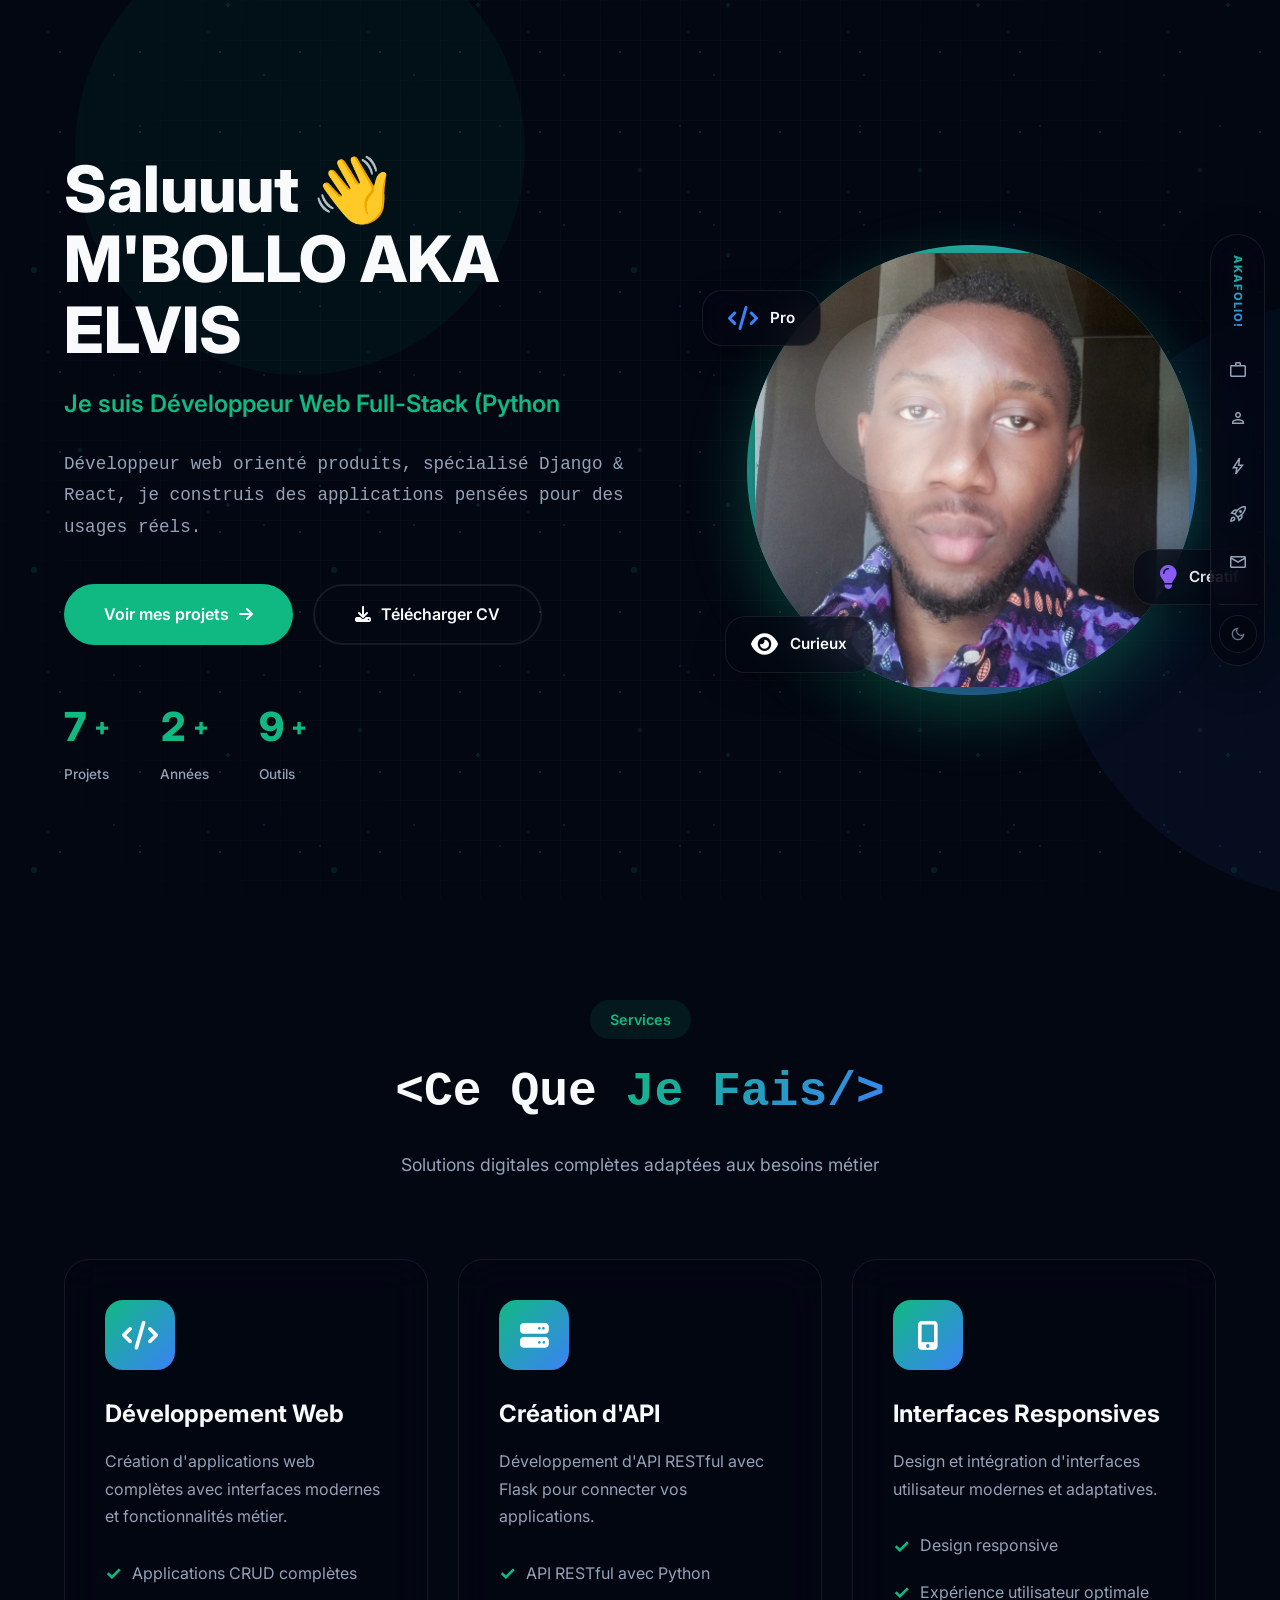
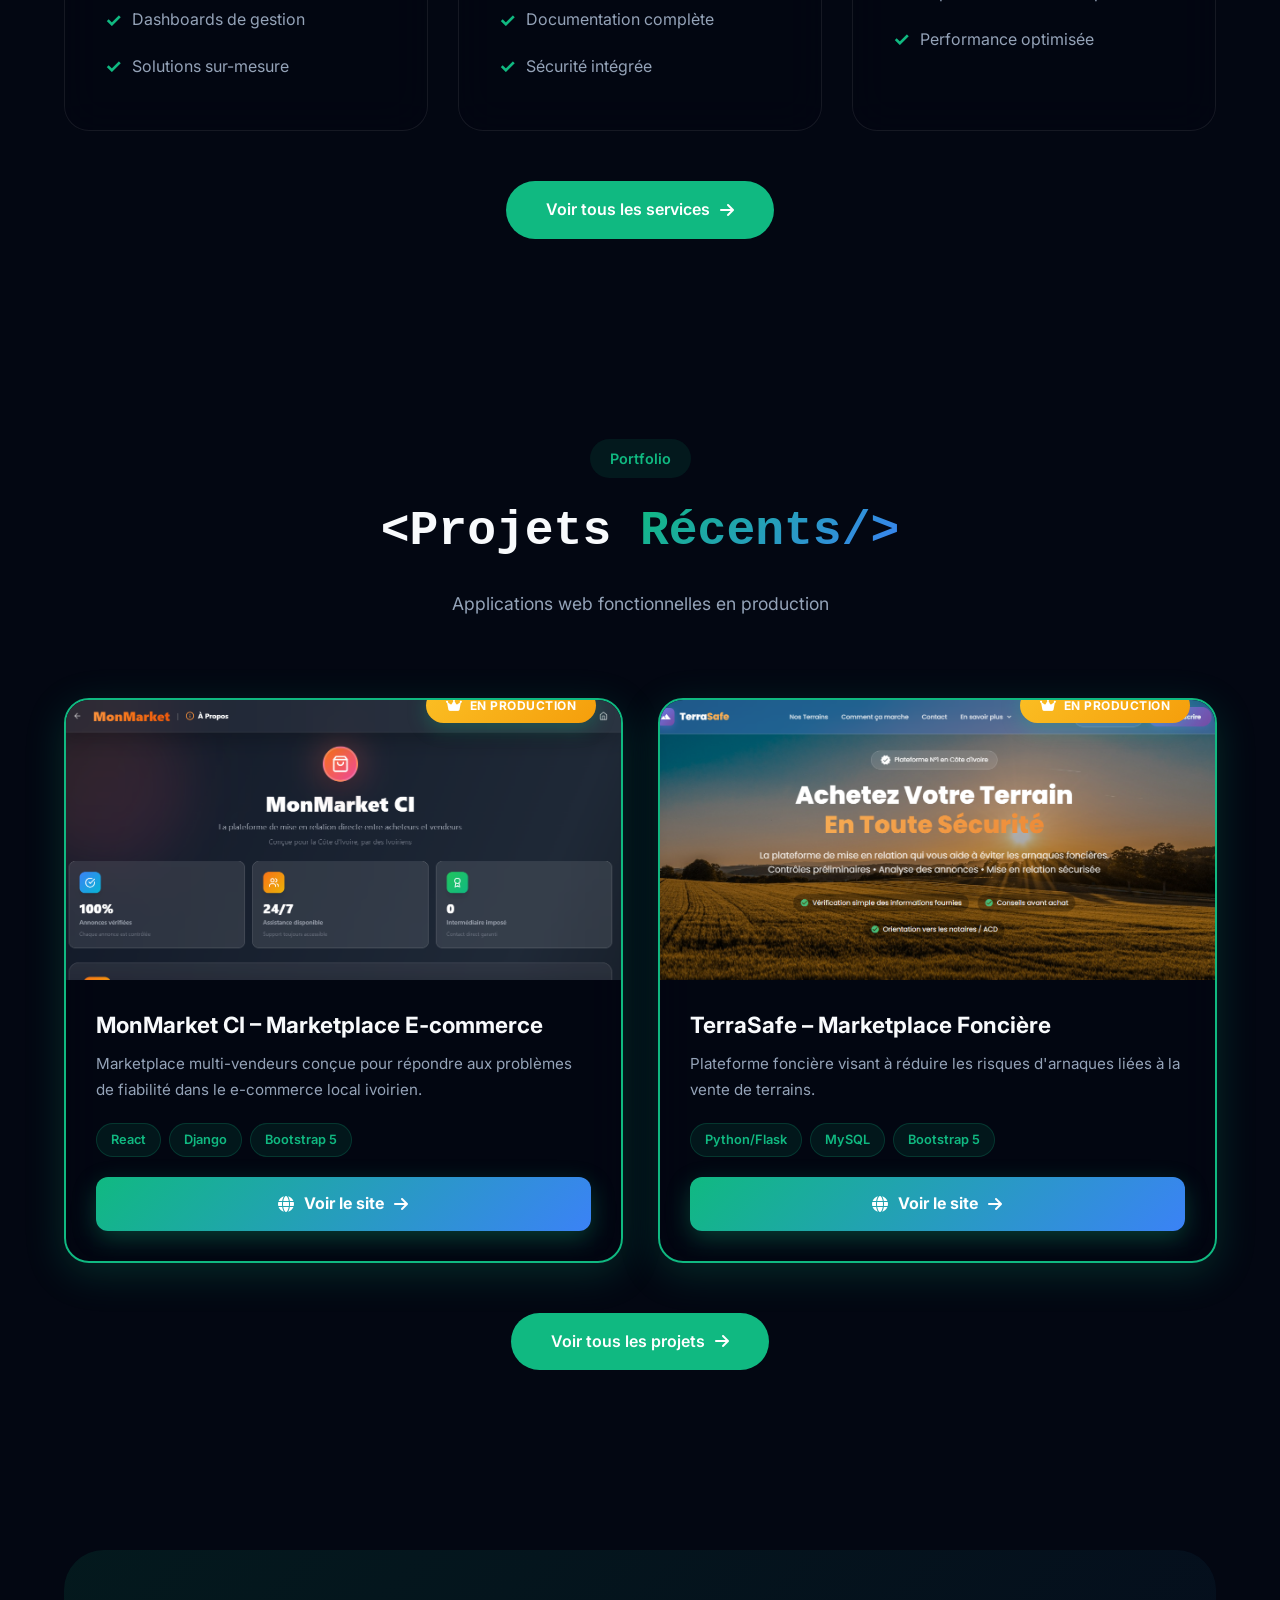
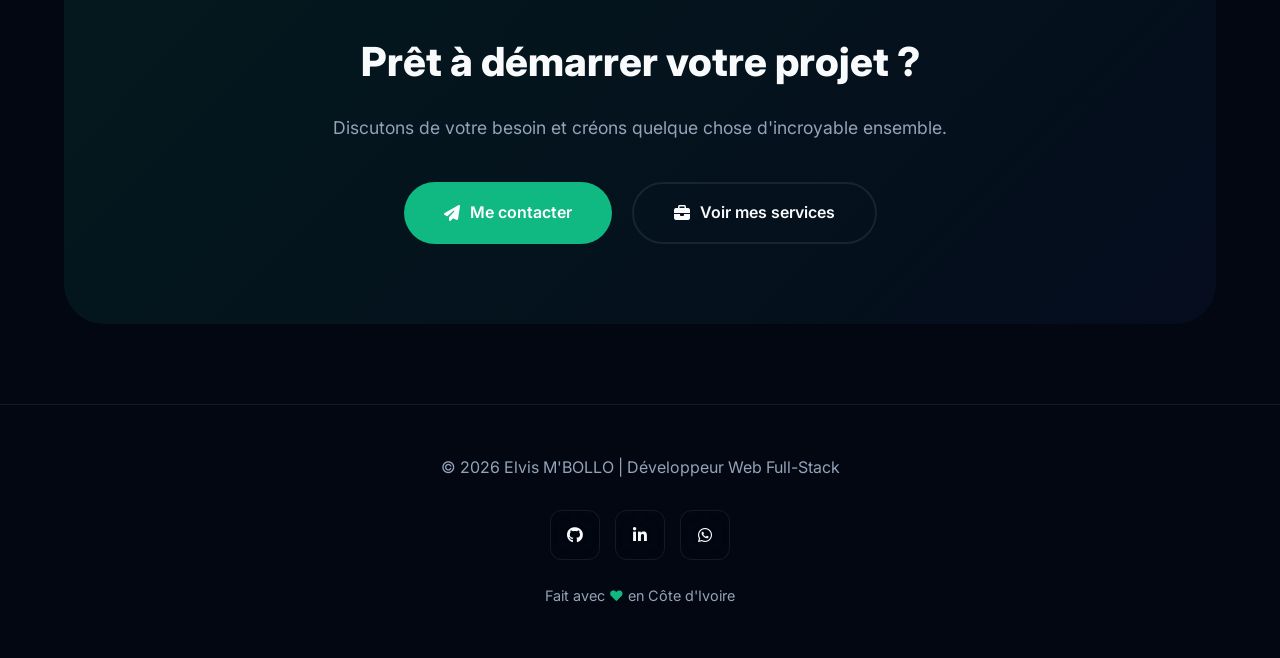
==== commit a22520ba: "Add files via upload" ====
--- a/index.html
+++ b/index.html
@@ -47,58 +47,46 @@
     </button>
 
     <!-- Navbar Verticale -->
-    <nav class="navbar-vertical">
-        <div class="logo">AKAFOLIO!</div>
+<nav class="navbar-vertical">
+    <a href="index.html" class="logo" title="Accueil">
+        AKAFOLIO!
+    </a>
+    
+    <ul class="nav-links-vertical">
         
-        <ul class="nav-links-vertical" id="navLinks">
-            <li>
-                <a href="index.html" class="active" title="Accueil">
-                    <span class="material-symbols-outlined">home</span>
-                </a>
-            </li>
-            <li>
-                <a href="services.html" title="Services">
-                    <span class="material-symbols-outlined">work</span>
-                </a>
-            </li>
-            <li>
-                <a href="about.html" title="À Propos">
-                    <span class="material-symbols-outlined">person</span>
-                </a>
-            </li>
-            <li>
-                <a href="skills.html" title="Compétences">
-                    <span class="material-symbols-outlined">bolt</span>
-                </a>
-            </li>
-            <li>
-                <a href="projects.html" title="Projets">
-                    <span class="material-symbols-outlined">rocket_launch</span>
-                </a>
-            </li>
-            <li>
-                <a href="contact.html" title="Contact">
-                    <span class="material-symbols-outlined">mail</span>
-                </a>
-            </li>
-        </ul>
-
-        <div class="nav-actions-vertical">
-            <!-- Theme Toggle -->
-            <button id="theme-mode-toggle" class="theme-btn-vertical" title="Changer le mode d'affichage">
-                <span class="material-symbols-outlined">light_mode</span>
-            </button>
-
-            <!-- Color Picker -->
-            <button id="color-theme-toggle" class="theme-btn-vertical" title="Changer la couleur d'accent">
-                <span class="material-symbols-outlined">palette</span>
-            </button>
-            
-            <a href="contact.html" class="btn-cta-vertical">
-                <span class="material-symbols-outlined">send</span>
-            </a>
-        </div>
-    </nav>
+        <li>
+            <a href="services.html" class="active" title="Services">
+                <span class="material-symbols-outlined">work</span>
+            </a>
+        </li>
+        <li>
+            <a href="about.html" title="À Propos">
+                <span class="material-symbols-outlined">person</span>
+            </a>
+        </li>
+        <li>
+            <a href="skills.html" title="Compétences">
+                <span class="material-symbols-outlined">bolt</span>
+            </a>
+        </li>
+        <li>
+            <a href="projects.html" title="Projets">
+                <span class="material-symbols-outlined">rocket_launch</span>
+            </a>
+        </li>
+        <li>
+            <a href="contact.html" title="Contact">
+                <span class="material-symbols-outlined">mail</span>
+            </a>
+        </li>
+    </ul>
+
+    <div class="nav-actions-vertical">
+        <button id="theme-mode-toggle" class="theme-btn-vertical">
+            <span class="material-symbols-outlined">light_mode</span>
+        </button>
+    </div>
+</nav>
 
     <!-- Hero Section -->
     <section id="home" class="hero">
